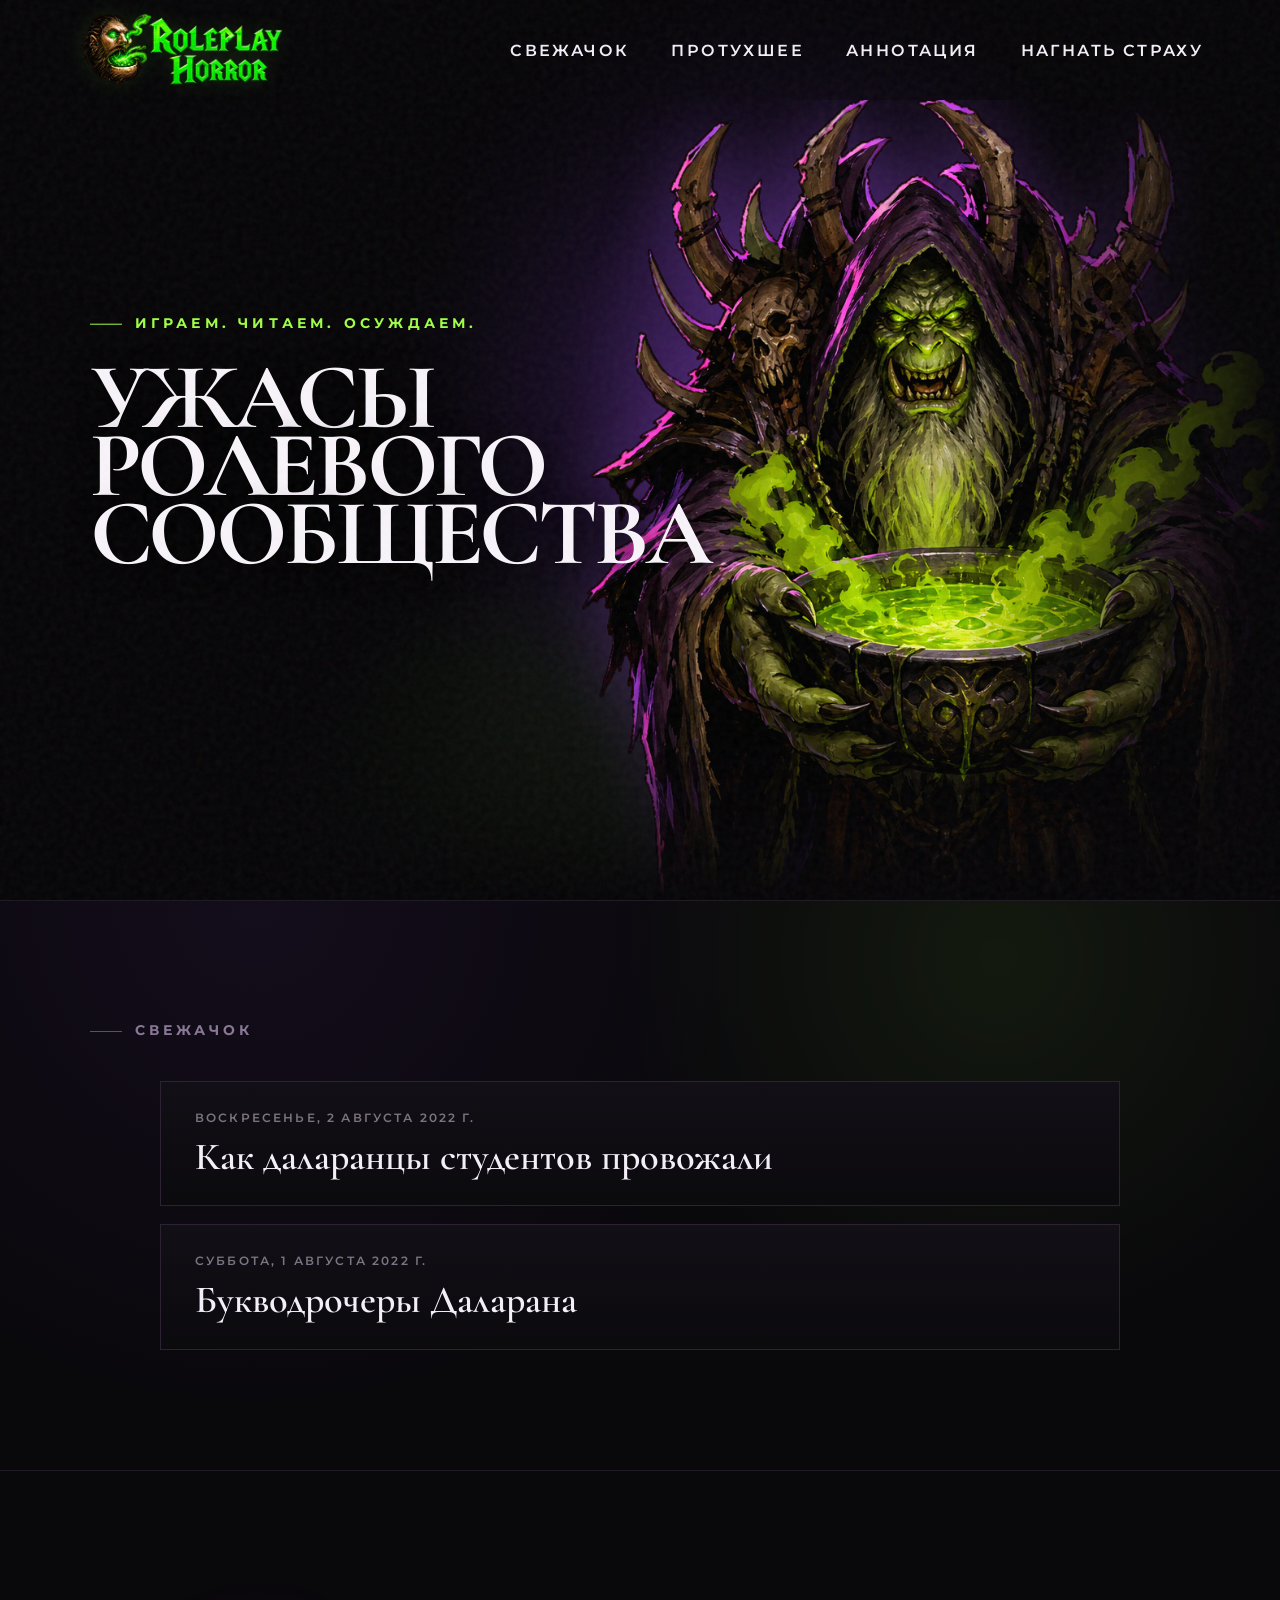
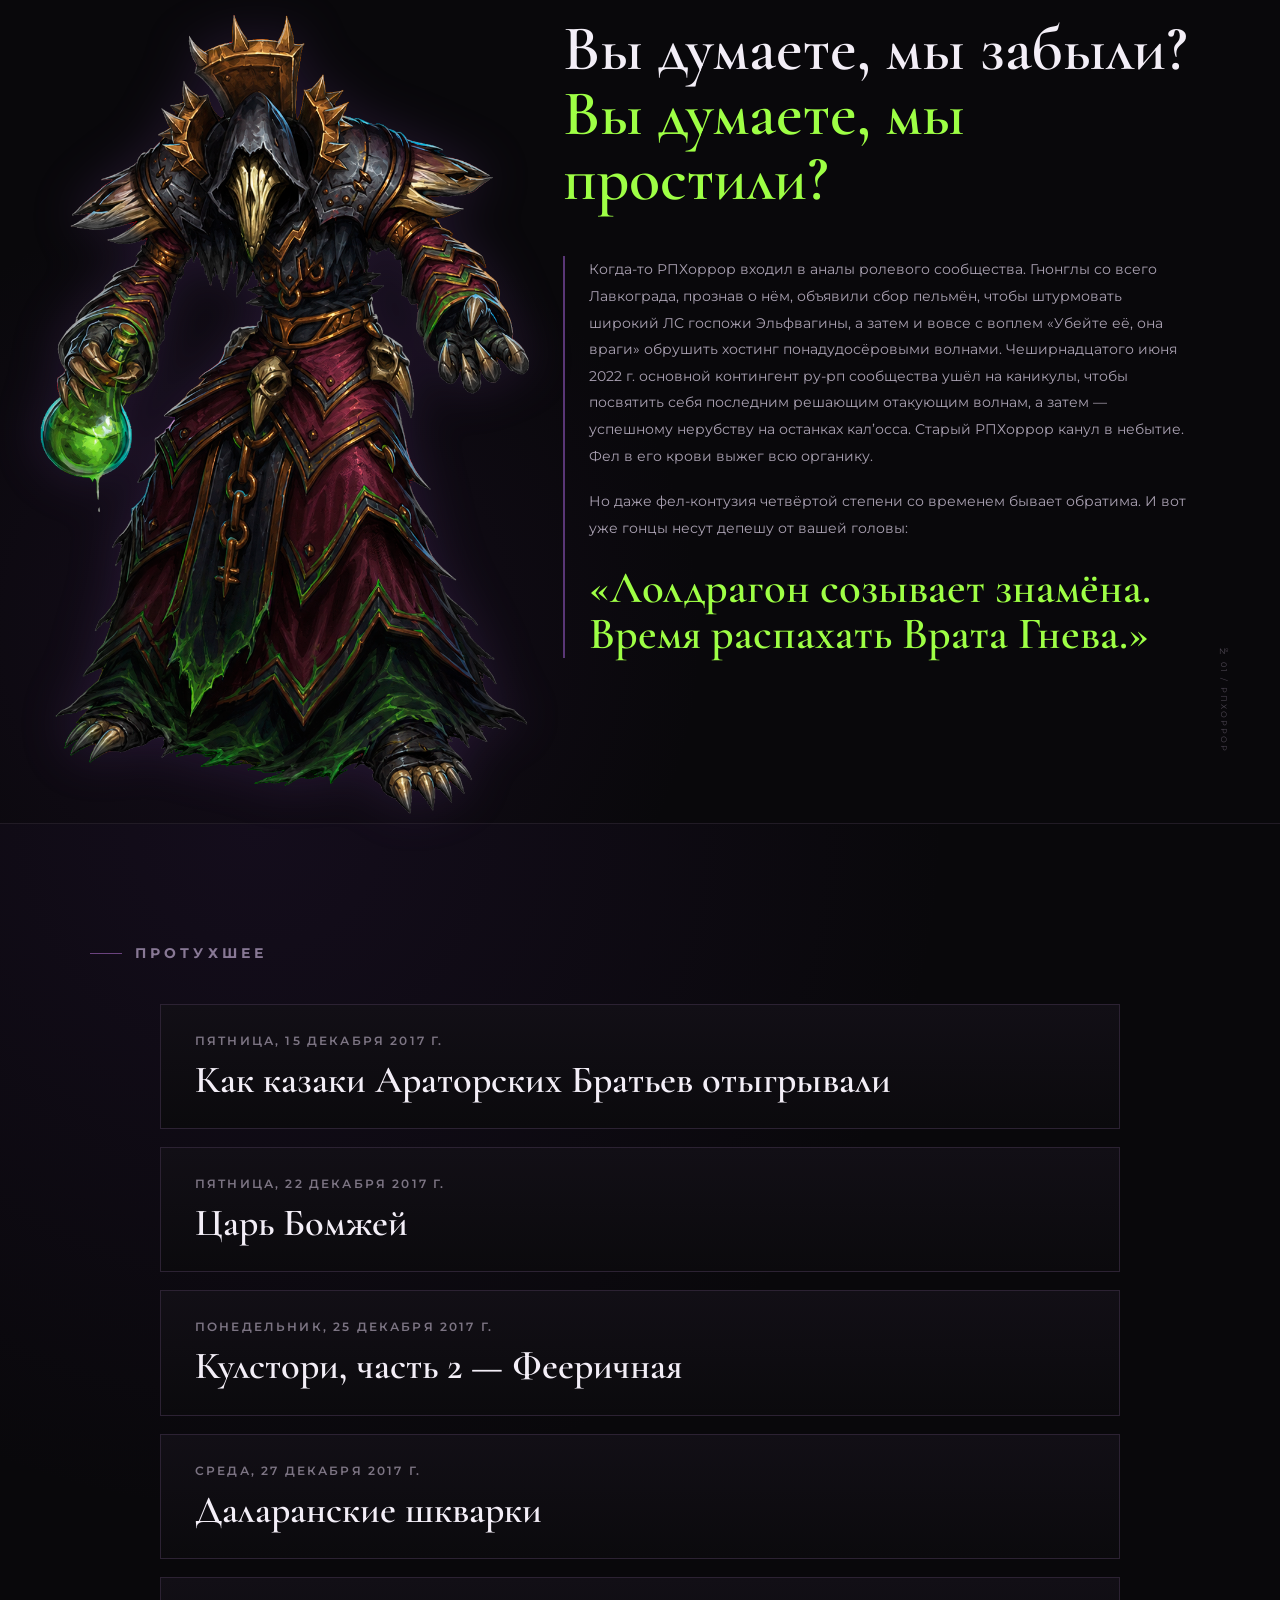
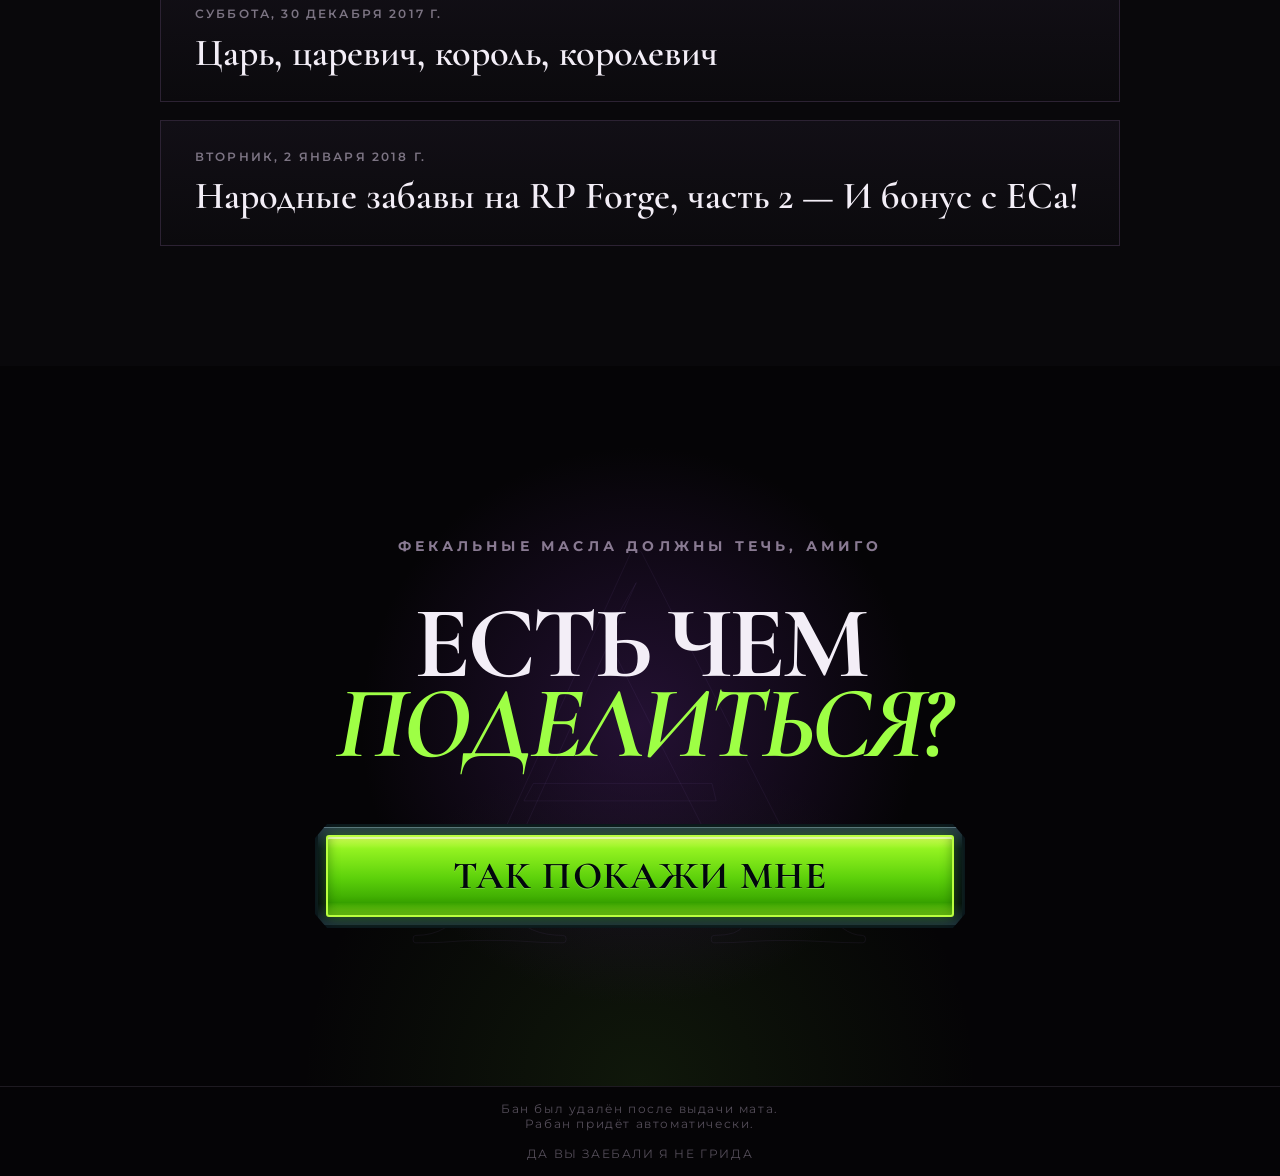
==== index.html @ 29c37c67 "Добавил статьи и обновил дизайн" ====
<!doctype html>
<html lang="ru">

<head>
  <meta charset="UTF-8">
  <meta name="viewport" content="width=device-width, initial-scale=1.0">

  <meta name="description" content="Ужасы ролевого сообщества — с твоим любимым вкусом, амиго!">

  <meta property="og:title" content="Roleplay Horror — ужасы ролевого сообщества">

  <meta property="og:description" content="Ужасы ролевого сообщества — с твоим любимым вкусом, амиго!">

  <meta property="og:type" content="website">

  <title>Roleplay Horror — ужасы ролевого сообщества</title>

  <link rel="preconnect" href="https://fonts.googleapis.com">
  <link rel="preconnect" href="https://fonts.gstatic.com" crossorigin>

  <link
    href="https://fonts.googleapis.com/css2?family=Cormorant+Garamond:wght@500;600;700&family=Montserrat:wght@500;600;700&display=swap"
    rel="stylesheet">

  <link rel="stylesheet" href="styles.css">
</head>

<body>
  <div class="grain" aria-hidden="true"></div>

  <main>
    <section class="hero" id="top">
      <div class="glow glow-violet" aria-hidden="true"></div>
      <div class="glow glow-green" aria-hidden="true"></div>

      <div class="character-wrap" aria-hidden="true">
        <img src="assets/hero-faggot.png" alt="">
      </div>

      <div class="mobile-quote">
        <blockquote style="text-align:center">
          — Ты что, смотришь порно в метро?<br>
          — Не переживай, оно ведь детское.
        </blockquote>

        <p style="font-size:1em;text-align:center">
          ((Стоп чтение до прихода ГМов я заскринил))
        </p>

        <p style="font-size:1em;text-align:center">
          ((ХВАТИТ ЧИТАТЬ ГОНГЛЫ Я ТИКЕТ ПИШУ))
        </p>
      </div>

      <header>
        <a class="brand" href="index.html" aria-label="Перейти на главную Roleplay Horror">
          <img src="assets/roleplay-horror-logo.png" alt="Roleplay Horror">
        </a>

        <nav aria-label="Основная навигация">
          <a href="index.html#articles">СВЕЖАЧОК</a>
          <a href="index.html#archive">ПРОТУХШЕЕ</a>
          <a href="index.html#annotation">АННОТАЦИЯ</a>
          <a href="index.html#form">НАГНАТЬ СТРАХУ</a>
        </nav>
      </header>

      <a class="hero-copy" href="index.html" aria-label="Перейти на главную Roleplay Horror">
        <p class="overline">Играем. Читаем. Осуждаем.</p>

        <h1>
          УЖАСЫ<br>
          РОЛЕВОГО<br>
          СООБЩЕСТВА
        </h1>
      </a>
    </section>

    <section class="articles" id="articles">
      <div class="label">СВЕЖАЧОК</div>

      <div class="articles-list">

        <a class="article-card" href="article_8.html">
          <time datetime="2017-12-15">
            воскресенье, 2 августа 2022 г.
          </time>
          <h3>Как даларанцы студентов провожали</h3>
        </a>

        <a class="article-card" href="article_7.html">
          <time datetime="2017-12-15">
            суббота, 1 августа 2022 г.
          </time>
          <h3>Букводрочеры Даларана</h3>

        </a>
      </div>
    </section>

    <section class="annotation" id="annotation">
      <article>
        <h3>
          Вы думаете, мы забыли?<br>
          <span>Вы думаете, мы простили?</span>
        </h3>

        <div class="body-copy">
          <p>
            Когда-то РПХоррор входил в&nbsp;аналы ролевого сообщества.
            Гнонглы со&nbsp;всего Лавкограда, прознав о&nbsp;нём, объявили
            сбор пельмён, чтобы штурмовать широкий ЛС госпожи Эльфвагины,
            а&nbsp;затем и&nbsp;вовсе с&nbsp;воплем «Убейте её, она враги»
            обрушить хостинг понадудосёровыми волнами.
            Чеширнадцатого июня 2022&nbsp;г. основной контингент
            ру-рп сообщества ушёл на&nbsp;каникулы, чтобы посвятить себя
            последним решающим отакующим волнам, а затем — успешному
            нерубству на&nbsp;останках кал’осса. Старый РПХоррор канул
            в&nbsp;небытие. Фел в&nbsp;его крови выжег всю органику.
          </p>

          <p>
            Но&nbsp;даже фел-контузия четвёртой степени со&nbsp;временем
            бывает обратима. И&nbsp;вот уже гонцы несут депешу
            от&nbsp;вашей головы:
          </p>

          <h4>
            «Лолдрагон созывает знамёна.<br>
            Время распахать Врата Гнева.»
          </h4>
        </div>
      </article>

      <div class="gniless" aria-hidden="true">
        <img src="assets/gniless.png" alt="">
      </div>

      <span class="edition">№ 01 / РПХОРРОР</span>
    </section>

    <section class="archive" id="archive">
      <div class="label">ПРОТУХШЕЕ</div>

      <div class="archive-list">
        <a class="article-card" href="article_1.html">
          <time datetime="2017-12-15">
            пятница, 15 декабря 2017 г.
          </time>

          <h3>Как казаки Араторских Братьев отыгрывали</h3>
        </a>

        <a class="article-card" href="article_2.html">
          <time datetime="2017-12-22">
            пятница, 22 декабря 2017 г.
          </time>

          <h3>Царь Бомжей</h3>
        </a>

        <a class="article-card" href="article_3.html">
          <time datetime="2017-12-25">
            понедельник, 25 декабря 2017 г.
          </time>

          <h3>Кулстори, часть 2 — Фееричная</h3>
        </a>

        <a class="article-card" href="article_4.html">
          <time datetime="2017-12-27">
            среда, 27 декабря 2017 г.
          </time>

          <h3>Даларанские шкварки</h3>
        </a>

        <a class="article-card" href="article_5.html">
          <time datetime="2017-12-30">
            суббота, 30 декабря 2017 г.
          </time>

          <h3>Царь, царевич, король, королевич</h3>
        </a>

        <a class="article-card" href="article_6.html">
          <time datetime="2018-01-02">
            вторник, 2 января 2018 г.
          </time>

          <h3>
            Народные забавы на RP Forge, часть 2 — И бонус с ЕСа!
          </h3>
        </a>
      </div>
    </section>



    <section class="cta" id="form">
      <div class="sigil" aria-hidden="true">A</div>

      <p>Фекальные масла должны течь, амиго</p>

      <h2>
        ЕСТЬ ЧЕМ<br>
        <em>ПОДЕЛИТЬСЯ?</em>
      </h2>

      <a class="fear-button"
        href="https://docs.google.com/forms/d/e/1FAIpQLSeIyanrtbT4ZBPVX1aGp7A012pccO_CQ77_rzawRogk6rS3yw/viewform?usp=sharing&amp;ouid=116265456750417374685"
        target="_blank" rel="noopener noreferrer">
        <span>ТАК ПОКАЖИ МНЕ</span>
      </a>
    </section>
  </main>

  <footer>
    <span style="text-align:center;font-size:1.5em;width:100%">
      Бан был удалён после выдачи мата.<br>
      Рабан придёт автоматически.<br><br>
      ДА ВЫ ЗАЕБАЛИ Я НЕ ГРИДА
    </span>
  </footer>

  <script src="script.js"></script>
</body>

</html>
---- styles.css ----
:root {
    --black: #050406;
    --white: #f3eef7;
    --violet: #8e61d1;
    --purple: #3c185d;
    --green: #9eff45;
    --muted: #aaa1b2
}

* {
    box-sizing: border-box
}

html {
    scroll-behavior: smooth
}

body {
    margin: 0;
    background: var(--black);
    color: var(--white);
    font-family: Montserrat, Arial, sans-serif;
    overflow-x: hidden
}

a {
    color: inherit;
    text-decoration: none
}

.grain {
    position: fixed;
    inset: 0;
    z-index: 30;
    pointer-events: none;
    opacity: .055;
    background-image: url("data:image/svg+xml,%3Csvg viewBox='0 0 160 160' xmlns='http://www.w3.org/2000/svg'%3E%3Cfilter id='n'%3E%3CfeTurbulence type='fractalNoise' baseFrequency='.85' numOctaves='4' stitchTiles='stitch'/%3E%3C/filter%3E%3Crect width='100%25' height='100%25' filter='url(%23n)'/%3E%3C/svg%3E")
}

.hero {
    min-height: 820px;
    height: 100vh;
    position: relative;
    overflow: hidden;
    background: radial-gradient(circle at 65% 43%, #2e1745 0, transparent 28%), radial-gradient(circle at 50% 100%, #182312 0, transparent 35%), #050406
}

.hero:after {
    content: "";
    position: absolute;
    inset: 0;
    background: linear-gradient(90deg, #050406 0%, transparent 38%, transparent 75%, #050406 100%), linear-gradient(0deg, #050406 0%, transparent 25%);
    z-index: 2;
    pointer-events: none
}

.glow {
    position: absolute;
    border-radius: 50%;
    filter: blur(100px);
    opacity: .27
}

.glow-violet {
    width: 520px;
    height: 520px;
    background: #7e3bce;
    left: 42%;
    top: 16%
}

.glow-green {
    width: 300px;
    height: 300px;
    background: #63c52c;
    right: 10%;
    bottom: 5%;
    opacity: .15
}

.character-wrap {
    position: absolute;
    z-index: 1;
    right: 1%;
    bottom: -7%;
    width: min(68vw, 950px);
    height: 99%;
    display: flex;
    align-items: flex-end;
    justify-content: center
}

.character-wrap img {
    width: 100%;
    height: 100%;
    object-fit: contain;
    object-position: center bottom;
    filter: drop-shadow(0 0 32px rgba(111, 55, 163, .4))
}

header {
    position: relative;
    z-index: 8;
    height: 100px;
    padding: 0 6vw;
    display: flex;
    align-items: center;
    justify-content: space-between;
    /* border-bottom: 1px solid rgba(255,255,255,.12); */
}

.brand {
    display: flex;
    gap: 12px;
    align-items: center
}

.brand-mark {
    width: 48px;
    height: 48px;
    border: 1px solid #9470bd;
    transform: rotate(45deg);
    display: grid;
    place-items: center;
    font: 700 19px 'Cormorant Garamond';
    color: var(--green)
}

.brand-mark::first-letter {
    transform: rotate(-45deg)
}

.brand-name {
    font: 700 20px 'Cormorant Garamond';
    letter-spacing: .12em
}

.brand-name small {
    display: block;
    font: 500 7px Montserrat;
    color: #877a91;
    letter-spacing: .2em;
    margin-top: 3px
}

.brand span>* {
    transform: none
}

nav {
    display: flex;
    gap: 42px;
    font: 600 16px Montserrat;
    letter-spacing: .15em
}

nav a {
    transition: .2s
}

nav a:hover {
    color: var(--green)
}

.hero-copy {
    position: absolute;
    z-index: 5;
    left: 7vw;
    top: 50%;
    transform: translateY(-45%)
}

.overline,
.label,
.cta>p {
    text-transform: uppercase;
    letter-spacing: .3em;
    font-size: 14px;
    color: var(--green);
    font-weight: 700
}

.overline:before,
.label:before {
    content: "";
    display: inline-block;
    width: 32px;
    height: 1px;
    background: var(--green);
    vertical-align: middle;
    margin-right: 13px
}

.hero h1 {
    font: 700 clamp(62px, 7.3vw, 118px)/.73 'Cormorant Garamond', serif;
    letter-spacing: -.045em;
    margin: 32px 0;
    color: #f8f4fa;
    text-shadow: 0 6px 28px #000
}

.hero h2 {
    font: 600 italic clamp(26px, 2.8vw, 42px) 'Cormorant Garamond';
    color: #b58be7;
    margin: 30px 0 0 5px
}

.annotation {
    min-height: 620px;
    position: relative;
    padding: 120px 12vw;
    display: grid;
    grid-template-columns: 170px 1fr;
    gap: 7vw;
    align-items: start;
    background: radial-gradient(circle at 20% 80%, rgba(66, 30, 92, .2), transparent 35%), #09080b;
    border-top: 1px solid #211b25
}

.annotation article {
    max-width: 890px
}

.label {
    color: #887895
}

.label:before {
    background: #6b437f
}

.annotation h3,
.annotation h4 {
    font: 600 clamp(40px, 5vw, 78px)/1.02 'Cormorant Garamond';
    margin: 25px 0 45px
}

.annotation h3 em {
    font-style: italic;
    color: var(--green);
    font-weight: 500
}

.body-copy {
    max-width: 630px;
    color: var(--muted);
    line-height: 1.9;
    font-size: 14px;
    border-left: 2px solid #593676;
    padding-left: 24px
}

.edition {
    position: absolute;
    right: 4vw;
    bottom: 70px;
    writing-mode: vertical-rl;
    color: #4e4753;
    font-size: 8px;
    letter-spacing: .25em
}

.cta {
    min-height: 720px;
    text-align: center;
    display: flex;
    flex-direction: column;
    align-items: center;
    justify-content: center;
    position: relative;
    overflow: hidden;
    background: radial-gradient(circle at center, rgba(61, 27, 88, .55), transparent 38%), radial-gradient(circle at 50% 100%, rgba(76, 136, 36, .15), transparent 35%), #050406
}

.sigil {
    position: absolute;
    font: 700 620px/.8 'Cormorant Garamond';
    color: transparent;
    -webkit-text-stroke: 1px rgba(154, 113, 202, .08);
    transform: translateY(4%);
    pointer-events: none
}

.cta>p {
    position: relative;
    color: #897a92
}

.cta h2 {
    position: relative;
    font: 700 clamp(65px, 8vw, 126px)/.78 'Cormorant Garamond';
    letter-spacing: -.04em;
    margin: 35px 0 60px
}

.cta h2 em {
    color: var(--green);
    font-style: italic
}

.fear-button {
    position: relative;
    width: min(620px, 86vw);
    height: 100px;
    border: 1px solid #77529d;
    display: flex;
    align-items: center;
    justify-content: space-between;
    padding: 0 35px 0 50px;
    background: linear-gradient(90deg, rgba(89, 46, 128, .72), rgba(31, 18, 44, .8));
    box-shadow: 0 0 45px rgba(117, 64, 163, .2), inset 0 0 25px rgba(146, 93, 194, .12);
    font: 700 clamp(18px, 2vw, 27px) 'Cormorant Garamond';
    letter-spacing: .09em;
    transition: .25s
}

.fear-button:before,
.fear-button:after {
    content: "";
    position: absolute;
    width: 14px;
    height: 14px;
    border-color: var(--green)
}

.fear-button:before {
    left: -1px;
    top: -1px;
    border-left: 2px solid var(--green);
    border-top: 2px solid var(--green)
}

.fear-button:after {
    right: -1px;
    bottom: -1px;
    border-right: 2px solid var(--green);
    border-bottom: 2px solid var(--green)
}

.fear-button i {
    width: 52px;
    height: 52px;
    border: 1px solid #776384;
    border-radius: 50%;
    display: grid;
    place-items: center;
    font-style: normal;
    color: var(--green);
    transition: .25s
}

.fear-button:hover {
    transform: translateY(-4px);
    border-color: var(--green);
    box-shadow: 0 12px 60px rgba(118, 255, 58, .12)
}

.fear-button:hover i {
    background: var(--green);
    color: #10120e
}

footer {
    height: 90px;
    padding: 0 6vw;
    display: flex;
    align-items: center;
    justify-content: space-between;
    border-top: 1px solid #1e1a21;
    color: #554e5a;
    font-size: 8px;
    letter-spacing: .2em
}

@media(max-width: 800px) {
    .hero {
        min-height: 780px
    }

    .hero:after {
        background: linear-gradient(0deg, #050406 0%, transparent 45%), linear-gradient(90deg, #050406 0%, transparent 85%)
    }

    header {
        height: 78px;
        padding: 0 5vw
    }

    nav {
        display: none
    }

    .brand-mark {
        width: 39px;
        height: 39px
    }

    .hero-copy {
        left: 6vw;
        top: 42%;
        transform: none
    }

    .hero h1 {
        font-size: 56px;
        line-height: .8
    }

    .hero h2 {
        font-size: 25px
    }

    .character-wrap {
        width: 105vw;
        right: -24%;
        height: 67%;
        bottom: -3%;
        opacity: .72
    }

    .annotation {
        padding: 90px 7vw;
        display: block
    }

    .annotation h3 {
        font-size: 43px
    }

    .edition {
        display: none
    }

    .cta {
        min-height: 620px;
        padding: 80px 20px
    }

    .cta h2 {
        font-size: 62px
    }

    .fear-button {
        height: 82px;
        padding: 0 18px 0 25px
    }

    .fear-button i {
        width: 42px;
        height: 42px
    }

    footer span:nth-child(2) {
        display: none
    }
}

.story-date {
    position: relative;
    display: grid;
    grid-template-columns: auto auto;
    grid-template-rows: 1fr 1fr;
    width: max-content;
    min-width: 116px;
    padding: 8px 18px 8px 22px;
    color: var(--white);
    border-left: 2px solid var(--green);
    background: linear-gradient(90deg, rgba(137, 255, 58, .07), transparent);
    padding: 16px;
}

.story-date:before {
    content: "ДАТА ВЫПУСКА";
    position: absolute;
    left: 0;
    top: -16px;
    color: #625b68;
    font: 600 7px Montserrat, sans-serif;
    letter-spacing: .22em
}

.story-date span {
    grid-row: 1/3;
    align-self: center;
    margin-right: 12px;
    font: 600 46px/.75 'Cormorant Garamond', serif;
    position: relative;
    top: -5px;
    /* left: -8px; */
}

.story-date i,
.story-date b {
    font: 700 9px/1 Montserrat, sans-serif;
    letter-spacing: .2em
}

.story-date i {
    align-self: end;
    color: #817987;
    font-style: normal
}

.story-date b {
    align-self: start;
    margin-top: 5px;
    color: #817987
}

/* Компактная героическая композиция: текст и персонаж на одной оси. */
@media(min-width: 801px) {
    .hero {
        height: min(100vh, 900px);
        min-height: 760px
    }

    .hero-copy {
        top: 50%;
        transform: translateY(-50%)
    }

    .character-wrap {
        top: 100px;
        bottom: 0;
        height: auto;
        width: min(62vw, 900px);
        align-items: center
    }

    .character-wrap img {
        object-position: center center
    }
}

@media(min-width: 801px) {
    .hero .character-wrap {
        top: 100px;
        right: -7%;
        bottom: 0;
        width: min(65vw, 1200px);
        height: auto;
        overflow: hidden;
        align-items: flex-start
    }

    .hero .character-wrap img {
        width: 100%;
        height: auto;
        max-width: none;
        object-fit: initial;
        object-position: initial;
        margin-top: -3%
    }
}

/*
 * Hero artwork alignment, 1440px and wider.
 * At 2560px the visible (non-transparent) pixels occupy x=1340..2469.
 */
@media(min-width: 1440px) {
    .hero {
        --hero-art-left: 49.61vw;
        --hero-art-width: 50.84vw;
        --hero-art-top: calc(72px - 1.39vw)
    }

    .hero .character-wrap {
        left: var(--hero-art-left);
        right: auto;
        top: var(--hero-art-top);
        bottom: auto;
        width: var(--hero-art-width);
        height: auto;
        overflow: visible;
        transform: none !important
    }

    .hero .character-wrap img {
        width: 100%;
        height: auto;
        margin-top: 0;
        position: relative;
        left: -229px;
    }
}

.annotation h3 span {
    color: var(--green);
    font: inherit;
    font-style: normal
}

.body-copy p {
    margin: 0
}

.body-copy p+p {
    margin-top: 1.35em
}

.brand img {
    display: block;
    width: auto;
    height: 78px;
    object-fit: contain;
    filter: drop-shadow(0 0 10px rgba(119, 255, 64, .12))
}

@media(max-width: 800px) {
    .brand img {
        height: 62px
    }
}

/* Тяжёлая фэнтезийная кнопка в духе интерфейса MMORPG. */
.fear-button {
    width: min(650px, 86vw);
    height: 104px;
    padding: 8px;
    border: 3px solid #09131c;
    border-radius: 5px;
    background: linear-gradient(180deg, #263947 0%, #07121d 22%, #02070d 78%, #1b2c39 100%);
    box-shadow: 0 0 0 2px #344b5a, 0 0 0 5px #03070b, 0 10px 22px #000, inset 0 1px 0 #597080;
    clip-path: polygon(12px 0, calc(100% - 12px) 0, 100% 14px, 100% calc(100% - 14px), calc(100% - 12px) 100%, 12px 100%, 0 calc(100% - 14px), 0 14px);
}

.fear-button span {
    width: 100%;
    height: 100%;
    display: flex;
    align-items: center;
    justify-content: center;
    border: 2px solid #b9ff3f;
    border-radius: 3px;
    background: linear-gradient(180deg, #d2ff56 0%, #94f321 15%, #5ed20b 52%, #39a600 84%, #8ff018 100%);
    box-shadow: inset 0 2px 0 rgba(255, 255, 255, .5), inset 0 -5px 12px rgba(10, 60, 0, .45), 0 0 15px rgba(113, 255, 30, .35);
    color: #02070d;
    font: 700 clamp(29px, 3vw, 43px) 'Cormorant Garamond', serif;
    letter-spacing: .035em;
    text-shadow: 0 1px 0 rgba(255, 255, 255, .25)
}

.fear-button:before,
.fear-button:after {
    display: none
}

.fear-button i {
    position: absolute;
    right: 23px;
    width: 58px;
    height: 58px;
    border: 3px solid #07111a;
    background: linear-gradient(180deg, #cbff50, #51c900);
    color: #02070d;
    box-shadow: 0 0 0 2px #344b5a, 0 4px 9px rgba(0, 0, 0, .65), inset 0 2px 0 rgba(255, 255, 255, .45);
    font-size: 24px;
    font-weight: 900
}

.fear-button:hover {
    transform: translateY(-3px);
    border-color: #142b39;
    box-shadow: 0 0 0 2px #4e6b7c, 0 0 0 5px #03070b, 0 14px 28px #000, 0 0 28px rgba(113, 255, 30, .3)
}

.fear-button:hover i {
    background: linear-gradient(180deg, #e0ff76, #72e817);
    color: #02070d
}

@media(max-width: 800px) {
    .fear-button {
        height: 88px;
        padding: 7px
    }

    .fear-button span {
        font-size: 28px
    }
}

.annotation h4 {
    color: var(--green);
    font-size: 3.2em;
}

.annotation article {
    position: relative;
    z-index: 2;
    max-width: min(64%, 890px)
}

.gniless {
    position: absolute;
    z-index: 1;
    right: 3.5%;
    top: 7%;
    bottom: 0;
    width: 38%;
    display: flex;
    align-items: flex-end;
    justify-content: center;
    pointer-events: none
}

.gniless img {
    display: block;
    width: 100%;
    height: 100%;
    object-fit: contain;
    object-position: center bottom;
    filter: drop-shadow(0 0 24px rgba(110, 63, 145, .24))
}

.mobile-quote {
    display: none
}

@media(max-width: 800px) {
    .annotation article {
        max-width: none
    }

    .gniless {
        position: relative;
        right: auto;
        top: auto;
        bottom: auto;
        width: 88%;
        height: 520px;
        margin: 35px auto -90px
    }
}

@media(min-width: 801px) {
    .annotation {
        grid-template-columns: minmax(330px, 38%) minmax(0, 1fr);
        gap: 5%;
        padding-left: 7vw;
        padding-right: 7vw
    }

    .annotation article {
        grid-column: 2;
        max-width: none
    }

    .gniless {
        left: 1.5%;
        right: auto;
        top: 4%;
        width: 41%
    }
}

@media(max-width: 800px) {
    .hero {
        height: 760px;
        min-height: 760px;
        background: #050406
    }

    .hero:after {
        background: linear-gradient(0deg, #050406 30%, transparent 60%)
    }

    .glow,
    .hero-copy,
    header nav {
        display: none
    }

    .hero header {
        display: flex;
        justify-content: center;
        height: 82px;
        padding: 0;
        border-bottom: 0
    }

    .hero .brand {
        margin: 0 auto
    }

    .hero .brand img {
        height: 68px;
        max-width: 88vw
    }

    .hero .character-wrap {
        top: 78px;
        left: 0;
        right: 0;
        bottom: auto;
        width: 100%;
        height: 410px;
        opacity: 1;
        overflow: hidden;
        align-items: flex-start
    }

    .hero .character-wrap img {
        width: 112%;
        max-width: 520px;
        height: auto;
        object-fit: initial;
        object-position: initial;
        margin-top: -8px
    }

    .mobile-quote {
        display: block;
        position: absolute;
        z-index: 5;
        left: 7vw;
        right: 7vw;
        top: 475px;
        padding-top: 22px;
        border-top: 1px solid rgba(158, 255, 69, .35)
    }

    .mobile-quote blockquote {
        margin: 0;
        color: #f3eef7;
        font: 600 25px/1.22 'Cormorant Garamond', serif
    }

    .mobile-quote p {
        margin: 24px 0 0;
        color: #706b73;
        font: 500 11px/1.5 Montserrat, sans-serif;
        letter-spacing: .03em
    }
}

/* Article page ----------------------------------------------------------- */
#article {
    position: relative;
    padding: clamp(72px, 8vw, 132px) max(6vw, 24px) clamp(96px, 10vw, 160px);
    overflow: hidden;
    background:
        radial-gradient(circle at 82% 8%, rgba(112, 55, 159, .18), transparent 30%),
        radial-gradient(circle at 12% 62%, rgba(108, 190, 49, .07), transparent 28%),
        #09080b;
    border-top: 1px solid #211b25;
    color: var(--white)
}

#article:before {
    content: "";
    position: absolute;
    inset: 0;
    pointer-events: none;
    opacity: .3;
    background: linear-gradient(90deg, transparent 0, rgba(255, 255, 255, .025) 50%, transparent 100%)
}

#article .date-outer {
    position: relative;
    z-index: 1;
    width: min(100%, 960px);
    margin: 0 auto
}

#article .date-header {
    display: flex;
    align-items: center;
    gap: 18px;
    margin: 0 0 24px;
    color: #817987;
    font: 700 11px/1.4 Montserrat, sans-serif;
    letter-spacing: .2em;
    text-transform: uppercase
}

#article .date-header:before {
    content: "";
    width: 34px;
    height: 1px;
    background: var(--green);
    box-shadow: 0 0 12px rgba(158, 255, 69, .35)
}

#article .post {
    position: relative;
    padding: clamp(34px, 5vw, 68px) clamp(22px, 6vw, 76px);
    border: 1px solid rgba(142, 97, 209, .25);
    background: linear-gradient(145deg, rgba(22, 17, 27, .97), rgba(8, 7, 10, .98));
    box-shadow: 0 28px 80px rgba(0, 0, 0, .35), inset 0 1px 0 rgba(255, 255, 255, .035)
}

#article .post:before,
#article .post:after {
    content: "";
    position: absolute;
    width: 26px;
    height: 26px;
    pointer-events: none
}

#article .post:before {
    left: -1px;
    top: -1px;
    border-left: 2px solid var(--green);
    border-top: 2px solid var(--green)
}

#article .post:after {
    right: -1px;
    bottom: -1px;
    border-right: 2px solid #68438b;
    border-bottom: 2px solid #68438b
}

#article .post-title {
    max-width: 820px;
    margin: 0 0 clamp(34px, 5vw, 58px);
    color: #f7f2fa;
    font: 700 clamp(42px, 6vw, 76px)/.96 'Cormorant Garamond', serif;
    letter-spacing: -.035em;
    text-wrap: balance
}

#article .post-header {
    display: none
}

#article {
    color: #c3bac9;
    font: 500 16px/1.85 Montserrat, sans-serif;
    overflow-wrap: anywhere
}

#article a {
    color: var(--green);
    text-decoration: underline;
    text-decoration-color: rgba(158, 255, 69, .35);
    text-underline-offset: 4px;
    transition: color .2s, text-decoration-color .2s
}

#article a:hover {
    color: #caff9a;
    text-decoration-color: currentColor
}

#article .separator {
    margin: clamp(30px, 5vw, 52px) 0
}

#article .separator a {
    display: block;
    margin: 0 !important;
    text-decoration: none
}

#article img {
    display: block;
    width: auto !important;
    max-width: 100% !important;
    height: auto !important;
    margin: 0 auto;
    border: 1px solid rgba(142, 97, 209, .3);
    box-shadow: 0 18px 48px rgba(0, 0, 0, .45)
}

#article blockquote {
    position: relative;
    margin: 30px 0;
    padding: 24px 28px 24px 32px;
    border-left: 2px solid var(--green);
    background: linear-gradient(90deg, rgba(114, 56, 158, .18), rgba(114, 56, 158, .04));
    color: #eee8f2;
    font: 600 italic clamp(19px, 2.2vw, 24px)/1.55 'Cormorant Garamond', serif
}

#article blockquote:before {
    content: "“";
    position: absolute;
    right: 18px;
    top: -8px;
    color: rgba(158, 255, 69, .13);
    font: 700 78px/1 'Cormorant Garamond', serif
}

#article blockquote i {
    font-style: inherit
}

/* Подпись непосредственно после изображения */
#article .separator+div[style*="text-align: center"] {
    margin: -30px 0 40px;
    color: #817987;
    font-size: 12px;
    line-height: 1.55;
}

#article .separator {
    clear: both;
    margin: 40px 0;
}

#article .post-footer {
    margin-top: 54px;
    padding-top: 24px;
    border-top: 1px solid rgba(142, 97, 209, .25);
    color: #817987;
    font-size: 11px;
    line-height: 1.8
}

#article .post-footer-line {
    margin-top: 8px
}

#article .post-footer a {
    color: #b58be7
}

#article .post-share-buttons,
#article .post-icons,
#article .reaction-buttons,
#article .post-comment-link,
#article .post-backlinks,
#article .item-control {
    display: none !important
}

#article .post-labels a {
    display: inline-block;
    margin: 4px 3px;
    padding: 4px 9px;
    border: 1px solid rgba(142, 97, 209, .32);
    background: rgba(142, 97, 209, .08);
    color: #c9a8ea;
    font-size: 10px;
    letter-spacing: .04em
}

#article .comments {
    margin-top: clamp(68px, 8vw, 100px)
}

#article .comments>h4 {
    margin: 0 0 34px;
    color: var(--white);
    font: 700 clamp(34px, 4vw, 50px)/1 'Cormorant Garamond', serif
}

#article #comments-block {
    display: grid;
    gap: 14px;
    margin: 0;
    padding: 0
}

#article .comment-author {
    position: relative;
    margin: 18px 0 0;
    padding: 19px 22px 8px 64px;
    min-height: 54px;
    border: 1px solid rgba(142, 97, 209, .18);
    border-bottom: 0;
    background: rgba(142, 97, 209, .07);
    color: #d7cbe0;
    font: 700 12px/1.35 Montserrat, sans-serif
}

#article .avatar-image-container {
    position: absolute;
    left: 18px;
    top: 14px;
    width: 34px;
    height: 34px;
    overflow: hidden;
    border: 1px solid #69458d;
    border-radius: 50%;
    background: radial-gradient(circle, #503568, #17111d)
}

#article .avatar-image-container img {
    width: 100%;
    height: 100%;
    object-fit: cover;
    opacity: .38
}

#article .comment-body {
    margin: -14px 0 0;
    padding: 12px 22px 4px 64px;
    border-left: 1px solid rgba(142, 97, 209, .18);
    border-right: 1px solid rgba(142, 97, 209, .18);
    background: rgba(142, 97, 209, .035);
    color: #bdb4c3;
    font: 500 14px/1.7 Montserrat, sans-serif
}

#article .comment-body p {
    margin: 0
}

#article .comment-footer {
    margin: -14px 0 0;
    padding: 8px 22px 18px 64px;
    border: 1px solid rgba(142, 97, 209, .18);
    border-top: 0;
    background: rgba(142, 97, 209, .035);
    color: #6f6874;
    font-size: 10px
}

#article .comment-footer a {
    color: #817987
}

#article .comments>.comment-footer {
    margin: 30px 0 0;
    padding: 0;
    border: 0;
    background: none
}

#article .comments>.comment-footer a {
    display: inline-flex;
    min-height: 48px;
    align-items: center;
    justify-content: center;
    padding: 0 22px;
    border: 1px solid var(--green);
    color: var(--green);
    font-weight: 700;
    letter-spacing: .08em;
    text-transform: uppercase;
    transition: .2s
}

#article .comments>.comment-footer a:hover {
    background: var(--green);
    color: #0b0d09
}

@media(max-width: 700px) {
    #article {
        padding: 62px 18px 86px
    }

    #article .date-header {
        margin-bottom: 16px;
        font-size: 9px
    }

    #article .post {
        padding: 30px 20px 38px
    }

    #article .post-title {
        font-size: clamp(38px, 12vw, 54px);
        margin-bottom: 32px
    }

    #article {
        font-size: 14px;
        line-height: 1.75
    }

    #article blockquote {
        margin: 24px -4px;
        padding: 20px 18px 20px 22px;
        font-size: 18px
    }

    #article .post-footer {
        margin-top: 40px
    }

    #article .comment-author,
    #article .comment-body,
    #article .comment-footer {
        padding-left: 20px
    }

    #article .comment-author {
        padding-top: 58px
    }

    #article .avatar-image-container {
        left: 20px;
        top: 15px
    }
}

img.missing-image {
    border: 0 !important;
    box-shadow: 0 0 0 !important;
}

.articles,
.archive {
    position: relative;
    padding: 120px 7vw;
    background:
        radial-gradient(circle at 20% 0%, rgba(70, 35, 105, .18), transparent 45%),
        #09080b;
    border-top: 1px solid #211b25;
    scroll-margin-top: 24px;
}

.articles {
    background:
        radial-gradient(circle at 78% 10%, rgba(158, 255, 69, .07), transparent 34%),
        radial-gradient(circle at 20% 0%, rgba(70, 35, 105, .18), transparent 45%),
        #09080b;
}

.articles-list,
.archive-list {
    max-width: 960px;
    margin: 42px auto 0;
    display: grid;
    gap: 18px;
}

.article-card {
    display: block;
    padding: 28px 34px;
    border: 1px solid #2c2233;
    background: linear-gradient(180deg, #120f16, #0b0a0d);
    transition: .2s;
}

.article-card:hover {
    border-color: var(--green);
    transform: translateY(-2px);
    box-shadow: 0 0 35px rgba(158, 255, 69, .08);
}

.article-card time {
    display: block;
    margin-bottom: 12px;
    color: #7c7483;
    font: 600 12px Montserrat, sans-serif;
    letter-spacing: .18em;
    text-transform: uppercase;
}

.article-card h3 {
    margin: 0;
    color: var(--white);
    font: 600 clamp(30px, 3vw, 46px)/1.05 "Cormorant Garamond", serif;
    transition: color .2s;
}

.article-card:hover h3 {
    color: var(--green);
}

@media (max-width:800px) {

    .articles,
    .archive {
        padding: 80px 6vw;
    }

    .article-card {
        padding: 22px;
    }

    .article-card h3 {
        font-size: 34px;
    }

}



#articles,
#archive,
#annotation,
#form {
    scroll-margin-top: 24px;
}

.hero-copy {
    display: block;
    color: inherit;
    text-decoration: none;
}

.brand,
.hero-copy {
    cursor: pointer;
}

.brand:focus-visible,
.hero-copy:focus-visible,
nav a:focus-visible,
.article-card:focus-visible,
.fear-button:focus-visible {
    outline: 2px solid var(--green);
    outline-offset: 5px;
}

@media(max-width: 1180px) and (min-width: 801px) {
    nav {
        gap: 24px;
        font-size: 13px;
    }
}
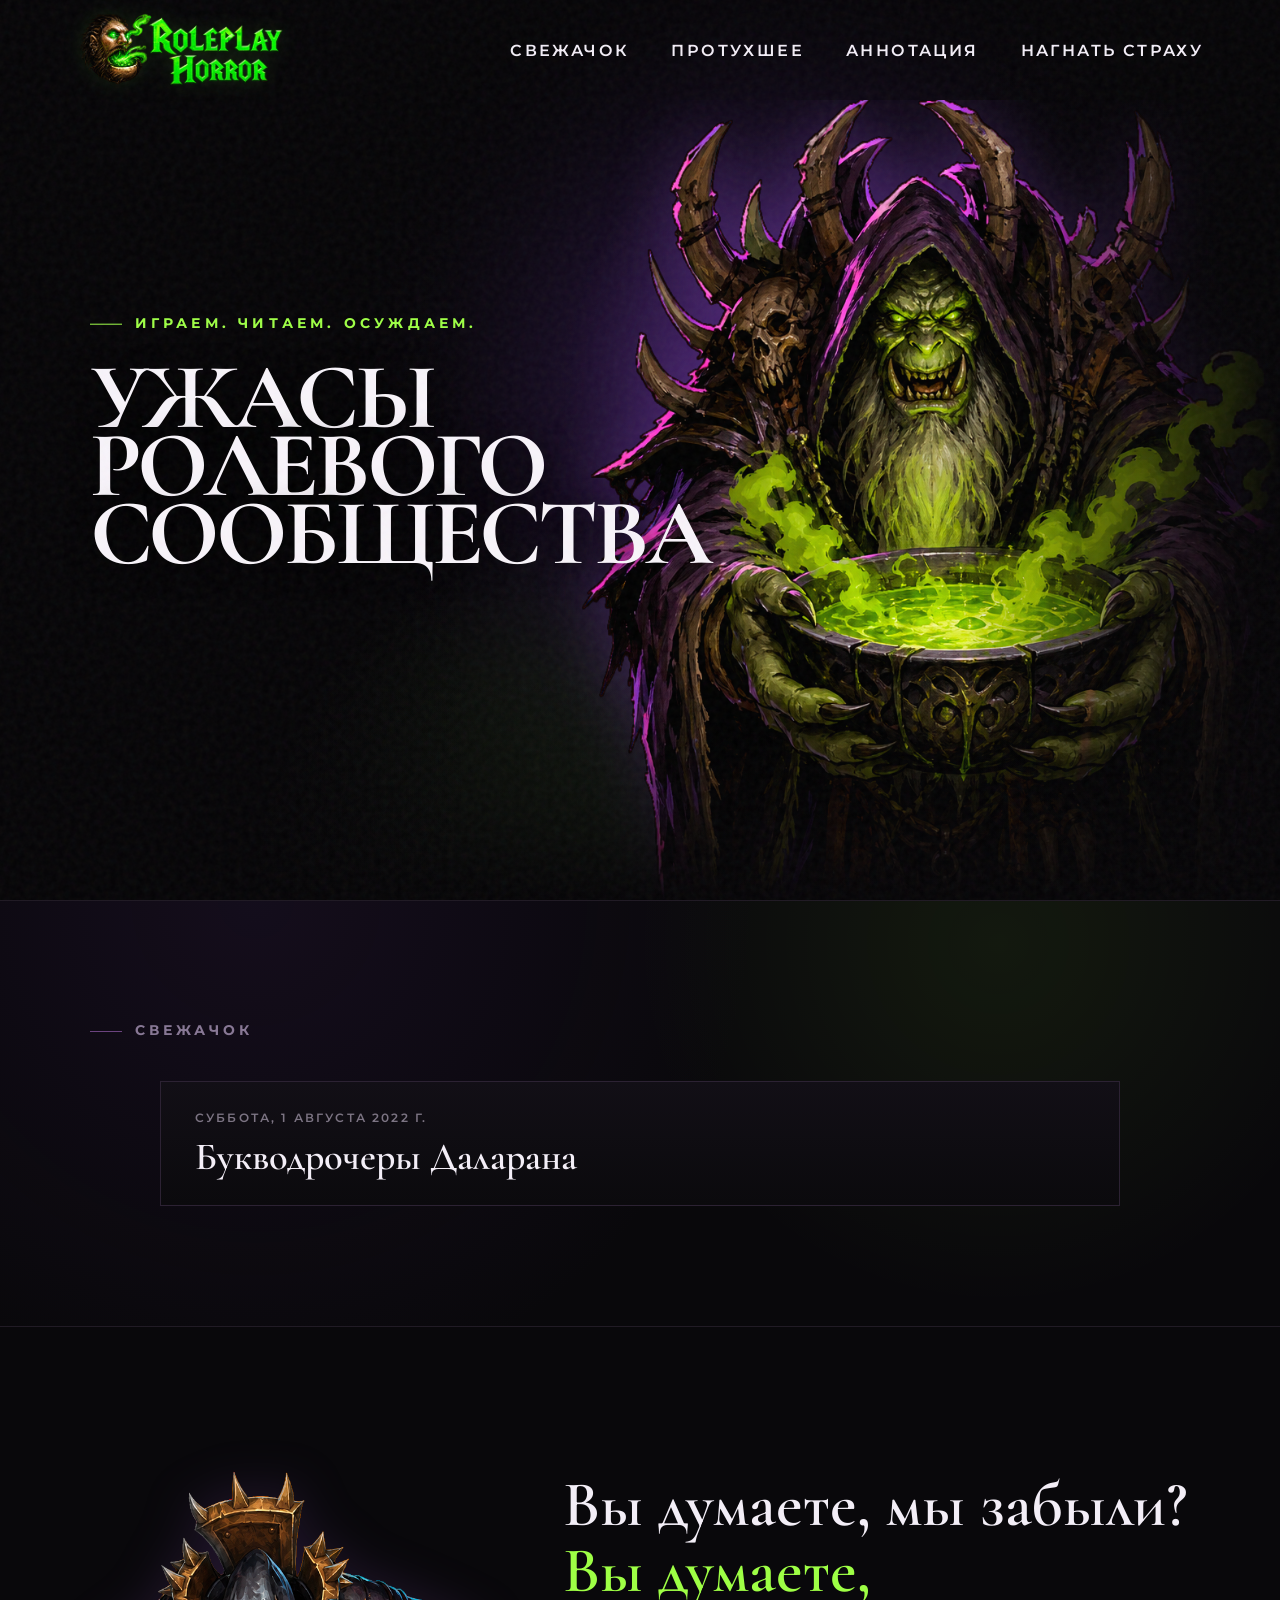
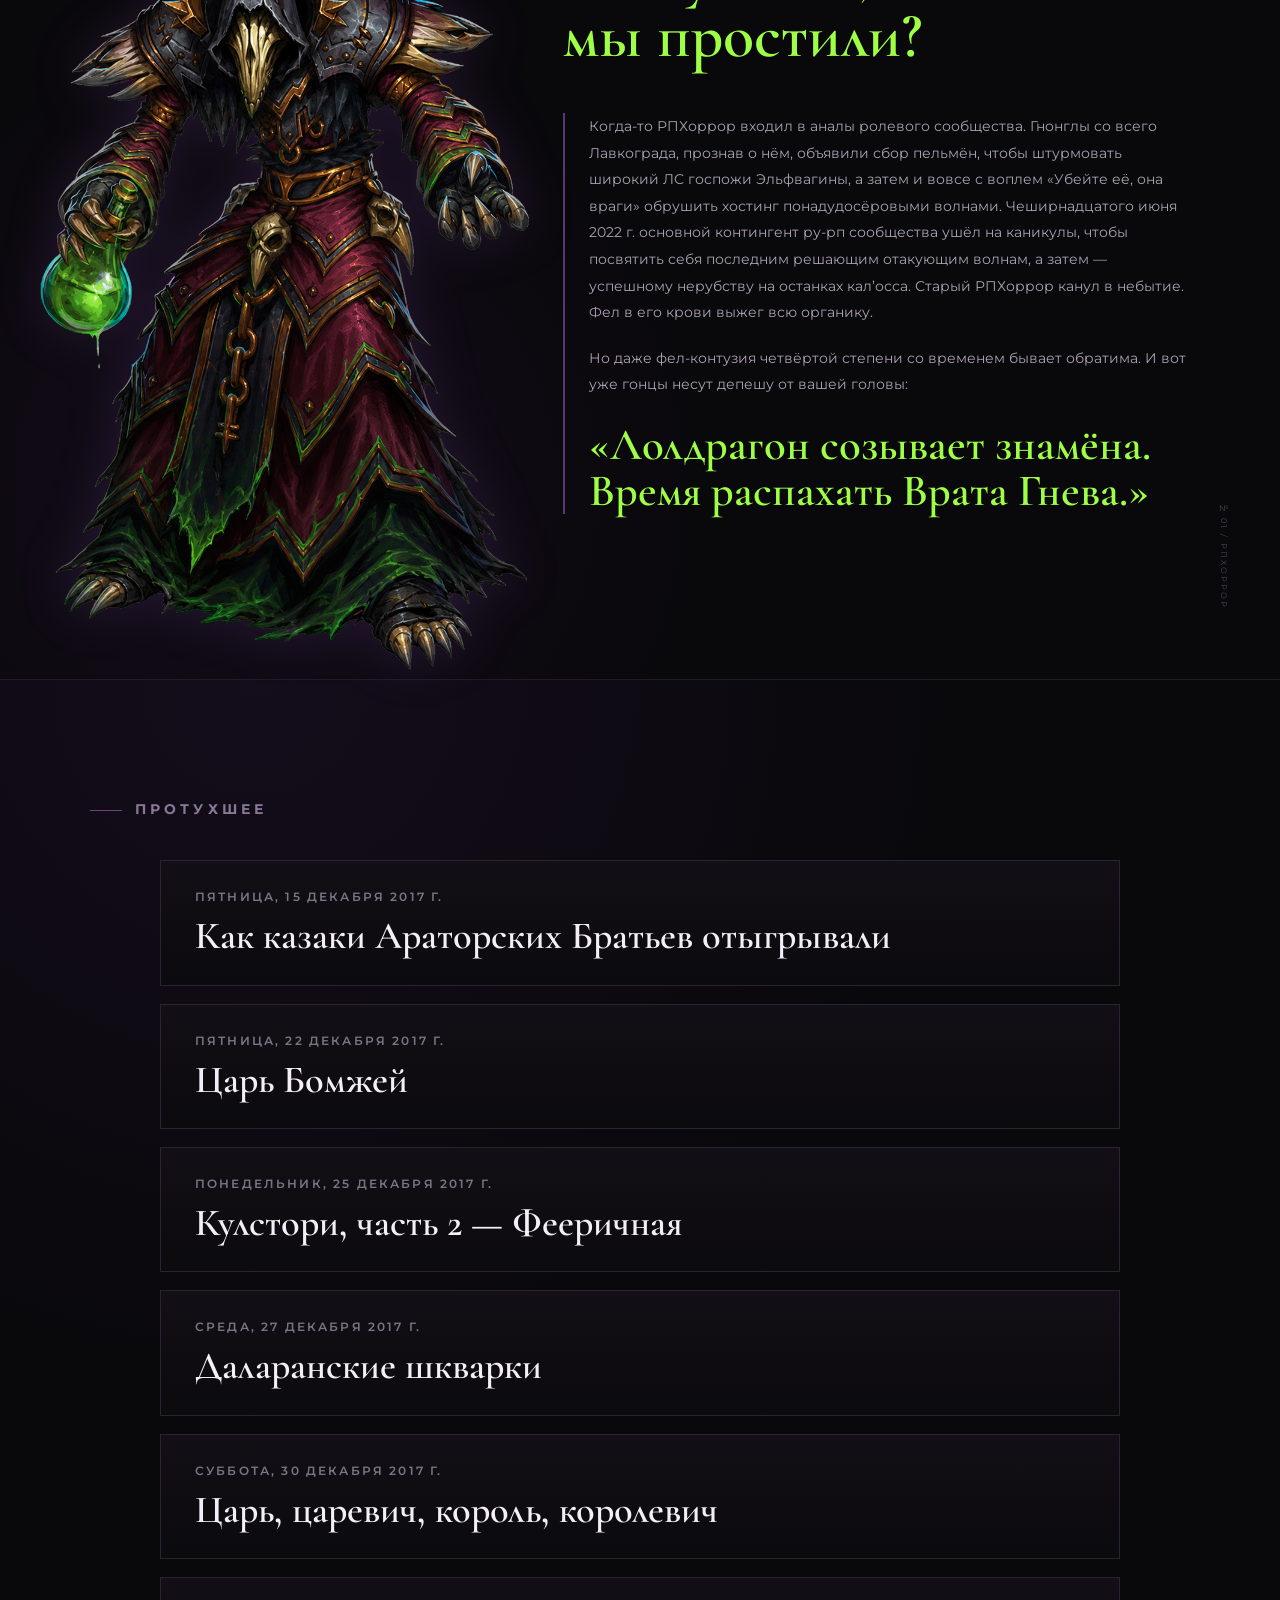
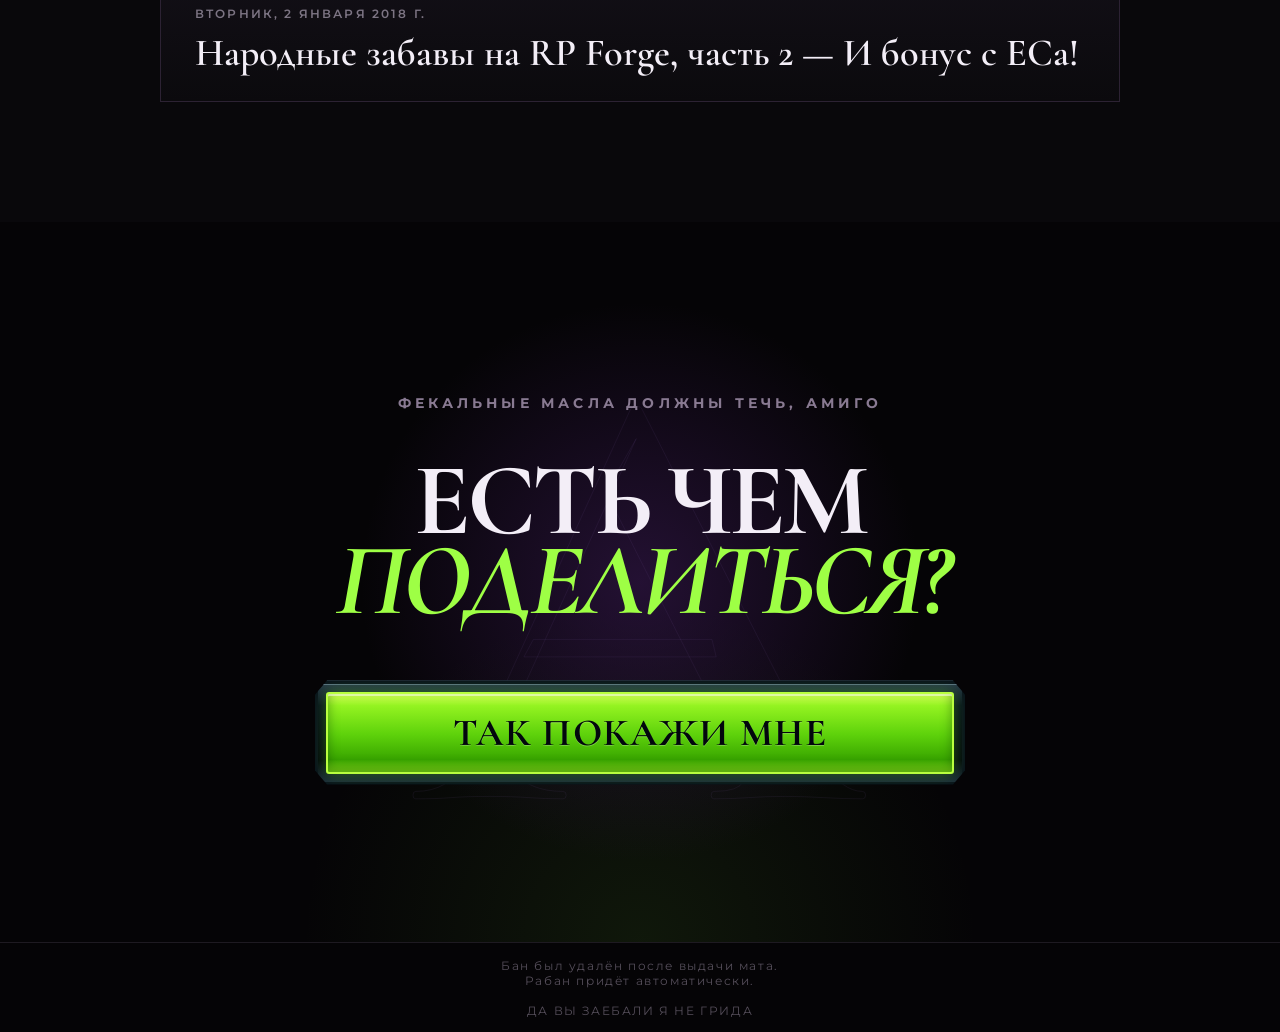
==== commit 305208e5: "Типографика" ====
--- a/index.html
+++ b/index.html
@@ -13,7 +13,7 @@
 
   <meta property="og:type" content="website">
 
-  <title>Roleplay Horror — ужасы ролевого сообщества</title>
+  <title>Roleplay Horror — ужасы ролевого сообщества</title>
 
   <link rel="preconnect" href="https://fonts.googleapis.com">
   <link rel="preconnect" href="https://fonts.gstatic.com" crossorigin>
@@ -39,16 +39,16 @@
 
       <div class="mobile-quote">
         <blockquote style="text-align:center">
-          — Ты что, смотришь порно в метро?<br>
-          — Не переживай, оно ведь детское.
+         — Ты что, смотришь порно в метро?<br>
+         — Не переживай, оно ведь детское.
         </blockquote>
 
         <p style="font-size:1em;text-align:center">
-          ((Стоп чтение до прихода ГМов я заскринил))
+          ((Стоп чтение до прихода ГМов я заскринил))
         </p>
 
         <p style="font-size:1em;text-align:center">
-          ((ХВАТИТ ЧИТАТЬ ГОНГЛЫ Я ТИКЕТ ПИШУ))
+          ((ХВАТИТ ЧИТАТЬ ГОНГЛЫ Я ТИКЕТ ПИШУ))
         </p>
       </div>
 
@@ -81,16 +81,16 @@
 
       <div class="articles-list">
 
-        <a class="article-card" href="article_8.html">
+        <!-- <a class="article-card" href="article_8.html">
           <time datetime="2017-12-15">
-            воскресенье, 2 августа 2022 г.
+            воскресенье, 2 августа 2022 г.
           </time>
           <h3>Как даларанцы студентов провожали</h3>
-        </a>
+        </a> -->
 
         <a class="article-card" href="article_7.html">
           <time datetime="2017-12-15">
-            суббота, 1 августа 2022 г.
+            суббота, 1 августа 2022 г.
           </time>
           <h3>Букводрочеры Даларана</h3>
 
@@ -101,28 +101,28 @@
     <section class="annotation" id="annotation">
       <article>
         <h3>
-          Вы думаете, мы забыли?<br>
-          <span>Вы думаете, мы простили?</span>
+          Вы думаете, мы забыли?<br>
+          <span>Вы думаете, мы простили?</span>
         </h3>
 
         <div class="body-copy">
           <p>
-            Когда-то РПХоррор входил в&nbsp;аналы ролевого сообщества.
-            Гнонглы со&nbsp;всего Лавкограда, прознав о&nbsp;нём, объявили
-            сбор пельмён, чтобы штурмовать широкий ЛС госпожи Эльфвагины,
-            а&nbsp;затем и&nbsp;вовсе с&nbsp;воплем «Убейте её, она враги»
+            Когда-то РПХоррор входил в аналы ролевого сообщества.
+            Гнонглы со всего Лавкограда, прознав о нём, объявили
+            сбор пельмён, чтобы штурмовать широкий ЛС госпожи Эльфвагины,
+            а затем и вовсе с воплем «Убейте её, она враги»
             обрушить хостинг понадудосёровыми волнами.
-            Чеширнадцатого июня 2022&nbsp;г. основной контингент
-            ру-рп сообщества ушёл на&nbsp;каникулы, чтобы посвятить себя
-            последним решающим отакующим волнам, а затем — успешному
-            нерубству на&nbsp;останках кал’осса. Старый РПХоррор канул
-            в&nbsp;небытие. Фел в&nbsp;его крови выжег всю органику.
+            Чеширнадцатого июня 2022 г. основной контингент
+            ру-рп сообщества ушёл на каникулы, чтобы посвятить себя
+            последним решающим отакующим волнам, а затем — успешному
+            нерубству на останках кал’осса. Старый РПХоррор канул
+            в небытие. Фел в его крови выжег всю органику.
           </p>
 
           <p>
-            Но&nbsp;даже фел-контузия четвёртой степени со&nbsp;временем
-            бывает обратима. И&nbsp;вот уже гонцы несут депешу
-            от&nbsp;вашей головы:
+            Но даже фел-контузия четвёртой степени со временем
+            бывает обратима. И вот уже гонцы несут депешу
+            от вашей головы:
           </p>
 
           <h4>
@@ -136,7 +136,7 @@
         <img src="assets/gniless.png" alt="">
       </div>
 
-      <span class="edition">№ 01 / РПХОРРОР</span>
+      <span class="edition">№ 01 / РПХОРРОР</span>
     </section>
 
     <section class="archive" id="archive">
@@ -145,7 +145,7 @@
       <div class="archive-list">
         <a class="article-card" href="article_1.html">
           <time datetime="2017-12-15">
-            пятница, 15 декабря 2017 г.
+            пятница, 15 декабря 2017 г.
           </time>
 
           <h3>Как казаки Араторских Братьев отыгрывали</h3>
@@ -153,7 +153,7 @@
 
         <a class="article-card" href="article_2.html">
           <time datetime="2017-12-22">
-            пятница, 22 декабря 2017 г.
+            пятница, 22 декабря 2017 г.
           </time>
 
           <h3>Царь Бомжей</h3>
@@ -161,15 +161,15 @@
 
         <a class="article-card" href="article_3.html">
           <time datetime="2017-12-25">
-            понедельник, 25 декабря 2017 г.
-          </time>
-
-          <h3>Кулстори, часть 2 — Фееричная</h3>
+            понедельник, 25 декабря 2017 г.
+          </time>
+
+          <h3>Кулстори, часть 2 — Фееричная</h3>
         </a>
 
         <a class="article-card" href="article_4.html">
           <time datetime="2017-12-27">
-            среда, 27 декабря 2017 г.
+            среда, 27 декабря 2017 г.
           </time>
 
           <h3>Даларанские шкварки</h3>
@@ -177,7 +177,7 @@
 
         <a class="article-card" href="article_5.html">
           <time datetime="2017-12-30">
-            суббота, 30 декабря 2017 г.
+            суббота, 30 декабря 2017 г.
           </time>
 
           <h3>Царь, царевич, король, королевич</h3>
@@ -185,17 +185,15 @@
 
         <a class="article-card" href="article_6.html">
           <time datetime="2018-01-02">
-            вторник, 2 января 2018 г.
+            вторник, 2 января 2018 г.
           </time>
 
           <h3>
-            Народные забавы на RP Forge, часть 2 — И бонус с ЕСа!
+            Народные забавы на RP Forge, часть 2 — И бонус с ЕСа!
           </h3>
         </a>
       </div>
     </section>
-
-
 
     <section class="cta" id="form">
       <div class="sigil" aria-hidden="true">A</div>
@@ -219,7 +217,7 @@
     <span style="text-align:center;font-size:1.5em;width:100%">
       Бан был удалён после выдачи мата.<br>
       Рабан придёт автоматически.<br><br>
-      ДА ВЫ ЗАЕБАЛИ Я НЕ ГРИДА
+      ДА ВЫ ЗАЕБАЛИ Я НЕ ГРИДА
     </span>
   </footer>
 
--- a/styles.css
+++ b/styles.css
@@ -1306,4 +1306,6 @@
         gap: 24px;
         font-size: 13px;
     }
-}+}
+
+#article .center {text-align: center;}
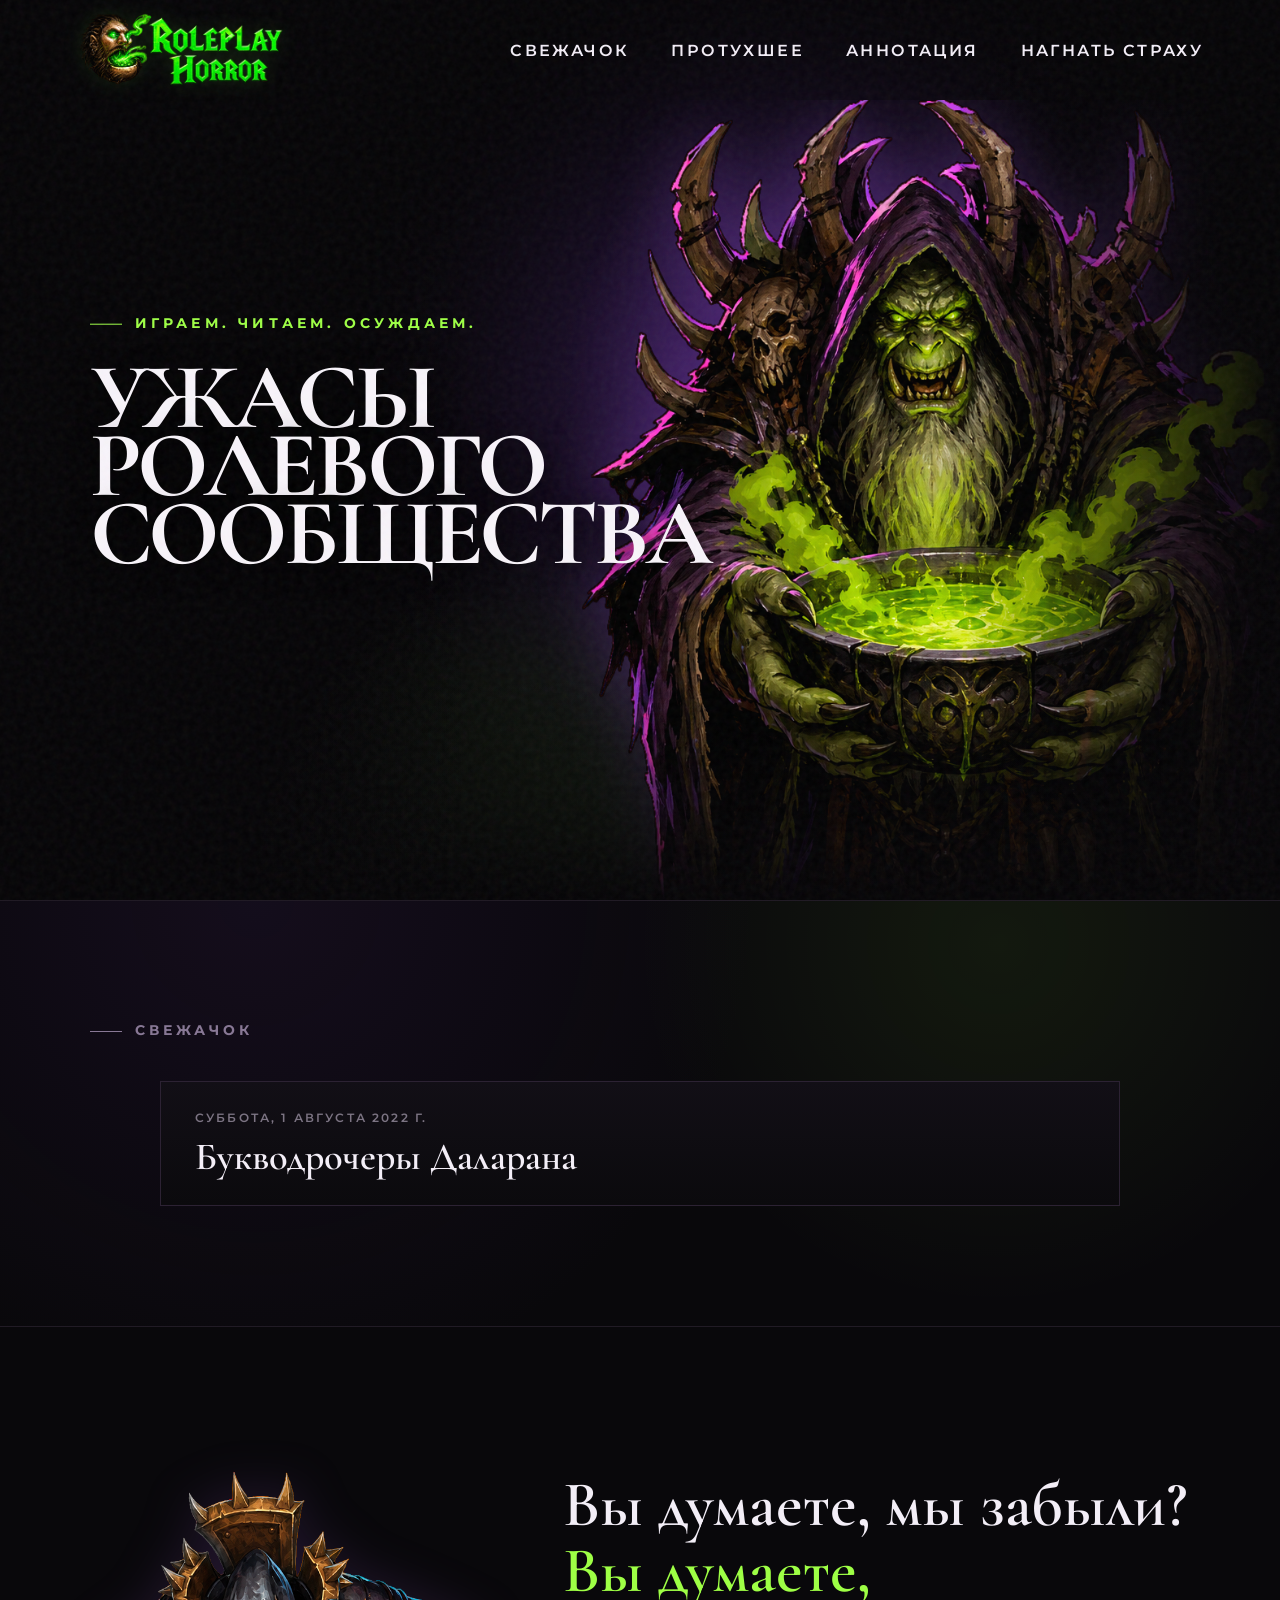
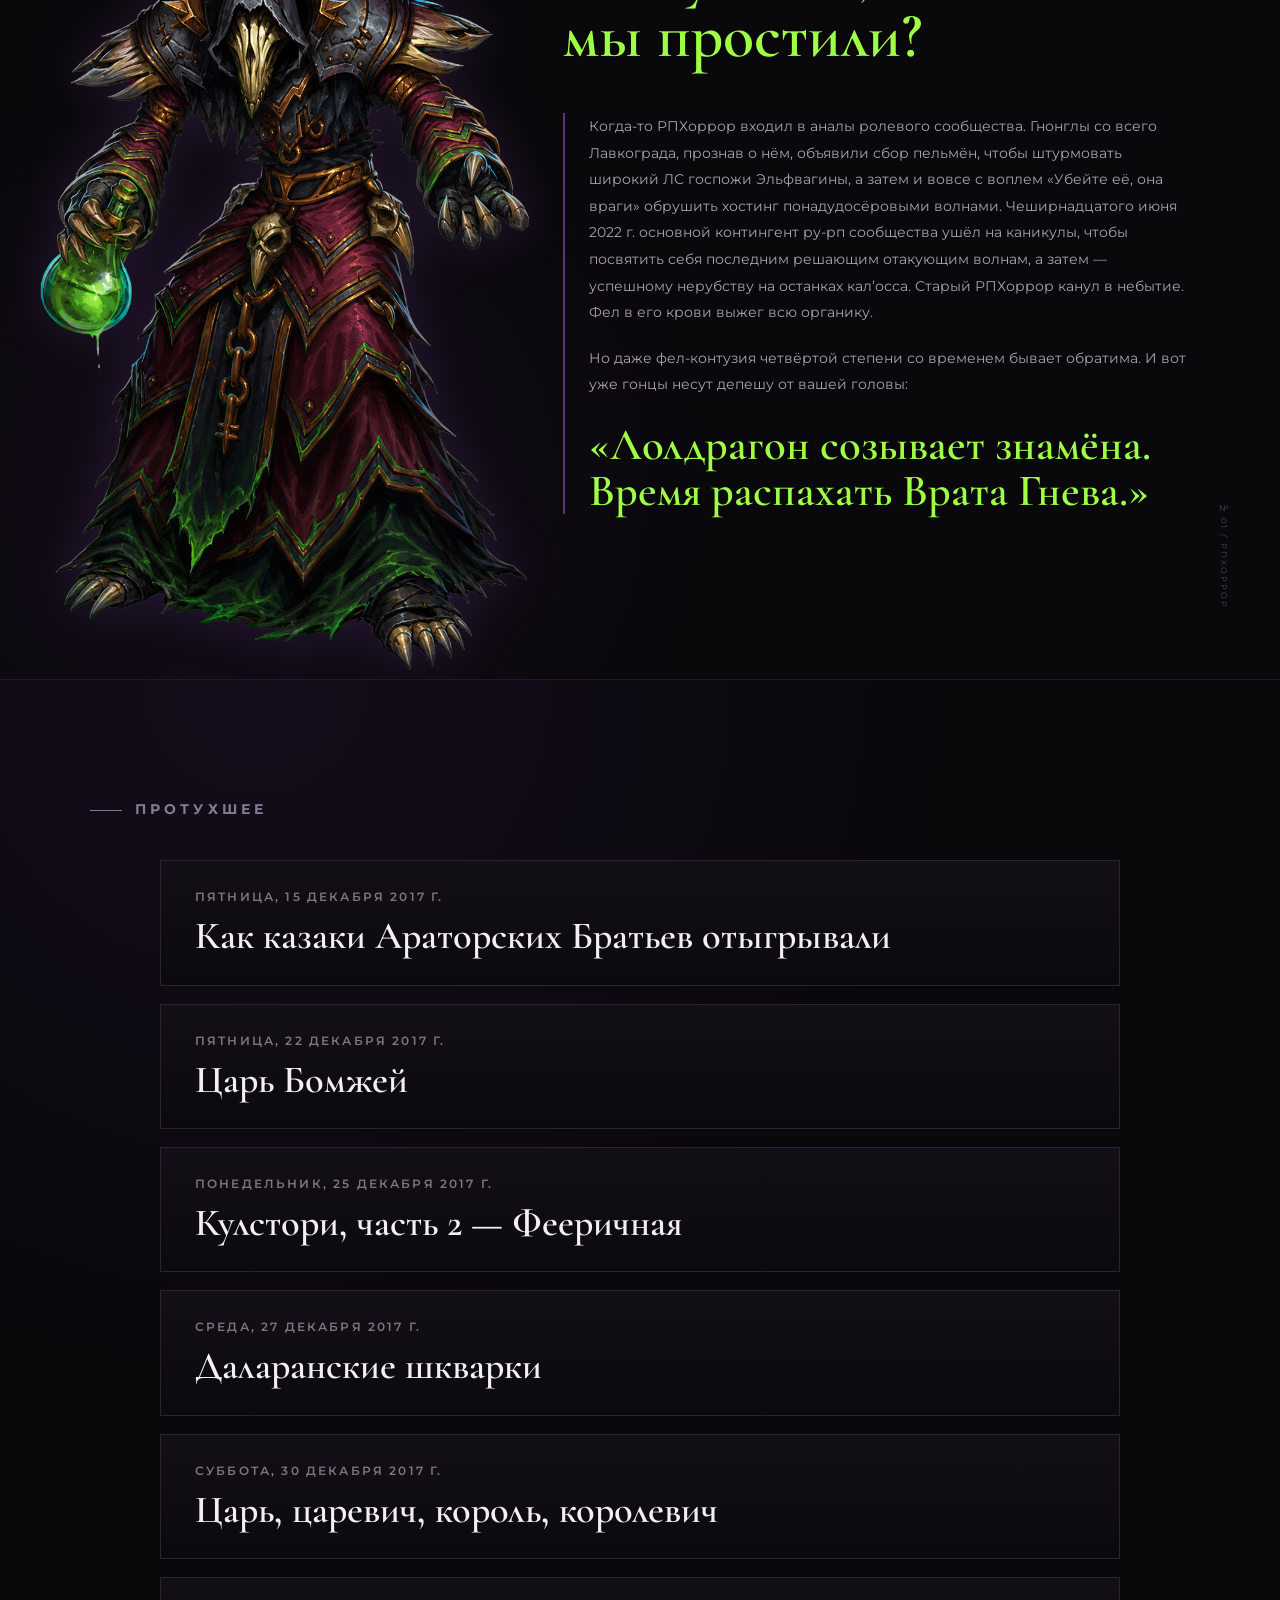
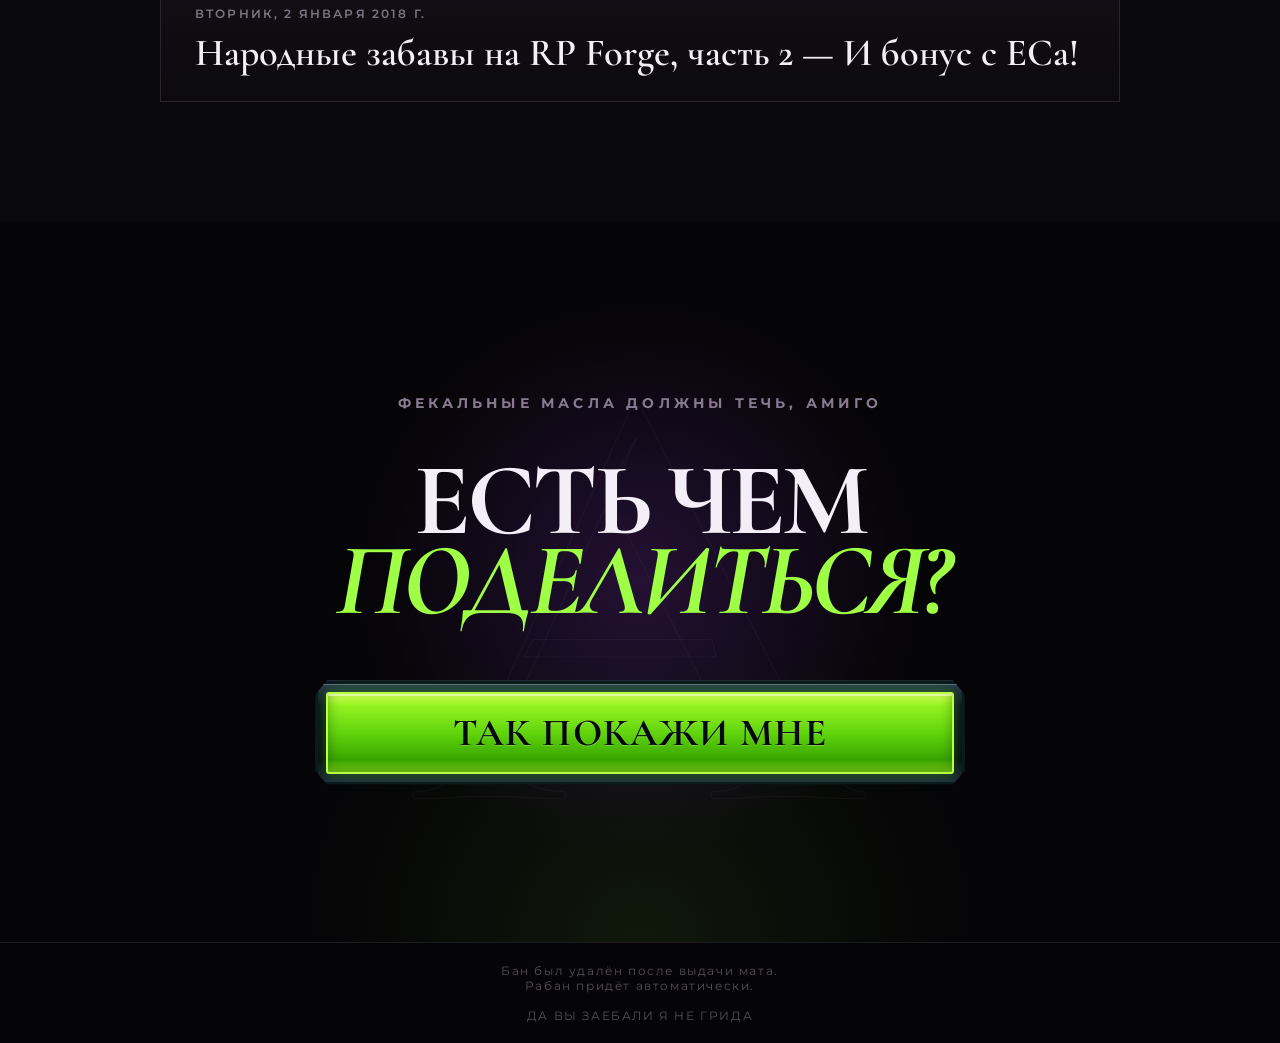
==== commit 5a3f44d7: "Рефактор стиля и мобилка" ====
--- a/index.html
+++ b/index.html
@@ -39,16 +39,16 @@
 
       <div class="mobile-quote">
         <blockquote style="text-align:center">
-         — Ты что, смотришь порно в метро?<br>
+         — Ты что, смотришь порно в метро?<br>
          — Не переживай, оно ведь детское.
         </blockquote>
 
         <p style="font-size:1em;text-align:center">
-          ((Стоп чтение до прихода ГМов я заскринил))
+          ((Стоп рп жду гма))
         </p>
 
         <p style="font-size:1em;text-align:center">
-          ((ХВАТИТ ЧИТАТЬ ГОНГЛЫ Я ТИКЕТ ПИШУ))
+          ((ХВАТИТ ЧИТАТЬ<br>ГОНГЛЫ Я ТИКЕТ ПИШУ))
         </p>
       </div>
 
--- a/styles.css
+++ b/styles.css
@@ -1,32 +1,56 @@
+/* ==========================================================================
+   1. ПЕРЕМЕННЫЕ И БАЗОВЫЙ СБРОС
+   ========================================================================== */
+
 :root {
     --black: #050406;
+    --surface: #09080b;
     --white: #f3eef7;
+    --muted: #aaa1b2;
     --violet: #8e61d1;
     --purple: #3c185d;
     --green: #9eff45;
-    --muted: #aaa1b2
+    --border: #211b25;
+    --font-display: "Cormorant Garamond", serif;
+    --font-text: Montserrat, Arial, sans-serif;
 }
 
 * {
-    box-sizing: border-box
+    box-sizing: border-box;
 }
 
 html {
-    scroll-behavior: smooth
+    scroll-behavior: smooth;
 }
 
 body {
     margin: 0;
+    overflow-x: hidden;
     background: var(--black);
     color: var(--white);
-    font-family: Montserrat, Arial, sans-serif;
-    overflow-x: hidden
+    font-family: var(--font-text);
 }
 
 a {
     color: inherit;
-    text-decoration: none
-}
+    text-decoration: none;
+}
+
+img {
+    max-width: 100%;
+}
+
+#articles,
+#archive,
+#annotation,
+#form {
+    scroll-margin-top: 24px;
+}
+
+
+/* ==========================================================================
+   2. ОБЩИЕ ДЕКОРАТИВНЫЕ ЭЛЕМЕНТЫ
+   ========================================================================== */
 
 .grain {
     position: fixed;
@@ -34,568 +58,66 @@
     z-index: 30;
     pointer-events: none;
     opacity: .055;
-    background-image: url("data:image/svg+xml,%3Csvg viewBox='0 0 160 160' xmlns='http://www.w3.org/2000/svg'%3E%3Cfilter id='n'%3E%3CfeTurbulence type='fractalNoise' baseFrequency='.85' numOctaves='4' stitchTiles='stitch'/%3E%3C/filter%3E%3Crect width='100%25' height='100%25' filter='url(%23n)'/%3E%3C/svg%3E")
-}
-
-.hero {
-    min-height: 820px;
-    height: 100vh;
-    position: relative;
-    overflow: hidden;
-    background: radial-gradient(circle at 65% 43%, #2e1745 0, transparent 28%), radial-gradient(circle at 50% 100%, #182312 0, transparent 35%), #050406
-}
-
-.hero:after {
-    content: "";
-    position: absolute;
-    inset: 0;
-    background: linear-gradient(90deg, #050406 0%, transparent 38%, transparent 75%, #050406 100%), linear-gradient(0deg, #050406 0%, transparent 25%);
-    z-index: 2;
-    pointer-events: none
-}
-
-.glow {
-    position: absolute;
-    border-radius: 50%;
-    filter: blur(100px);
-    opacity: .27
-}
-
-.glow-violet {
-    width: 520px;
-    height: 520px;
-    background: #7e3bce;
-    left: 42%;
-    top: 16%
-}
-
-.glow-green {
-    width: 300px;
-    height: 300px;
-    background: #63c52c;
-    right: 10%;
-    bottom: 5%;
-    opacity: .15
-}
-
-.character-wrap {
-    position: absolute;
-    z-index: 1;
-    right: 1%;
-    bottom: -7%;
-    width: min(68vw, 950px);
-    height: 99%;
-    display: flex;
-    align-items: flex-end;
-    justify-content: center
-}
-
-.character-wrap img {
-    width: 100%;
-    height: 100%;
-    object-fit: contain;
-    object-position: center bottom;
-    filter: drop-shadow(0 0 32px rgba(111, 55, 163, .4))
-}
-
-header {
-    position: relative;
-    z-index: 8;
-    height: 100px;
-    padding: 0 6vw;
-    display: flex;
-    align-items: center;
-    justify-content: space-between;
-    /* border-bottom: 1px solid rgba(255,255,255,.12); */
-}
-
-.brand {
-    display: flex;
-    gap: 12px;
-    align-items: center
-}
-
-.brand-mark {
-    width: 48px;
-    height: 48px;
-    border: 1px solid #9470bd;
-    transform: rotate(45deg);
-    display: grid;
-    place-items: center;
-    font: 700 19px 'Cormorant Garamond';
-    color: var(--green)
-}
-
-.brand-mark::first-letter {
-    transform: rotate(-45deg)
-}
-
-.brand-name {
-    font: 700 20px 'Cormorant Garamond';
-    letter-spacing: .12em
-}
-
-.brand-name small {
-    display: block;
-    font: 500 7px Montserrat;
-    color: #877a91;
-    letter-spacing: .2em;
-    margin-top: 3px
-}
-
-.brand span>* {
-    transform: none
-}
-
-nav {
-    display: flex;
-    gap: 42px;
-    font: 600 16px Montserrat;
-    letter-spacing: .15em
-}
-
-nav a {
-    transition: .2s
-}
-
-nav a:hover {
-    color: var(--green)
-}
-
-.hero-copy {
-    position: absolute;
-    z-index: 5;
-    left: 7vw;
-    top: 50%;
-    transform: translateY(-45%)
+    background-image: url("data:image/svg+xml,%3Csvg viewBox='0 0 160 160' xmlns='http://www.w3.org/2000/svg'%3E%3Cfilter id='n'%3E%3CfeTurbulence type='fractalNoise' baseFrequency='.85' numOctaves='4' stitchTiles='stitch'/%3E%3C/filter%3E%3Crect width='100%25' height='100%25' filter='url(%23n)'/%3E%3C/svg%3E");
 }
 
 .overline,
 .label,
 .cta>p {
+    color: var(--green);
+    font-size: 14px;
+    font-weight: 700;
+    letter-spacing: .3em;
     text-transform: uppercase;
-    letter-spacing: .3em;
-    font-size: 14px;
-    color: var(--green);
-    font-weight: 700
-}
-
-.overline:before,
-.label:before {
+}
+
+.overline::before,
+.label::before {
     content: "";
     display: inline-block;
     width: 32px;
     height: 1px;
-    background: var(--green);
+    margin-right: 13px;
     vertical-align: middle;
-    margin-right: 13px
-}
-
-.hero h1 {
-    font: 700 clamp(62px, 7.3vw, 118px)/.73 'Cormorant Garamond', serif;
-    letter-spacing: -.045em;
-    margin: 32px 0;
-    color: #f8f4fa;
-    text-shadow: 0 6px 28px #000
-}
-
-.hero h2 {
-    font: 600 italic clamp(26px, 2.8vw, 42px) 'Cormorant Garamond';
-    color: #b58be7;
-    margin: 30px 0 0 5px
-}
-
-.annotation {
-    min-height: 620px;
-    position: relative;
-    padding: 120px 12vw;
-    display: grid;
-    grid-template-columns: 170px 1fr;
-    gap: 7vw;
-    align-items: start;
-    background: radial-gradient(circle at 20% 80%, rgba(66, 30, 92, .2), transparent 35%), #09080b;
-    border-top: 1px solid #211b25
-}
-
-.annotation article {
-    max-width: 890px
+    background: currentColor;
 }
 
 .label {
-    color: #887895
-}
-
-.label:before {
-    background: #6b437f
-}
-
-.annotation h3,
-.annotation h4 {
-    font: 600 clamp(40px, 5vw, 78px)/1.02 'Cormorant Garamond';
-    margin: 25px 0 45px
-}
-
-.annotation h3 em {
-    font-style: italic;
-    color: var(--green);
-    font-weight: 500
-}
-
-.body-copy {
-    max-width: 630px;
-    color: var(--muted);
-    line-height: 1.9;
-    font-size: 14px;
-    border-left: 2px solid #593676;
-    padding-left: 24px
-}
-
-.edition {
-    position: absolute;
-    right: 4vw;
-    bottom: 70px;
-    writing-mode: vertical-rl;
-    color: #4e4753;
-    font-size: 8px;
-    letter-spacing: .25em
-}
-
-.cta {
-    min-height: 720px;
+    color: #887895;
+}
+
+.center {
     text-align: center;
-    display: flex;
-    flex-direction: column;
-    align-items: center;
-    justify-content: center;
-    position: relative;
-    overflow: hidden;
-    background: radial-gradient(circle at center, rgba(61, 27, 88, .55), transparent 38%), radial-gradient(circle at 50% 100%, rgba(76, 136, 36, .15), transparent 35%), #050406
-}
-
-.sigil {
-    position: absolute;
-    font: 700 620px/.8 'Cormorant Garamond';
-    color: transparent;
-    -webkit-text-stroke: 1px rgba(154, 113, 202, .08);
-    transform: translateY(4%);
-    pointer-events: none
-}
-
-.cta>p {
-    position: relative;
-    color: #897a92
-}
-
-.cta h2 {
-    position: relative;
-    font: 700 clamp(65px, 8vw, 126px)/.78 'Cormorant Garamond';
-    letter-spacing: -.04em;
-    margin: 35px 0 60px
-}
-
-.cta h2 em {
-    color: var(--green);
-    font-style: italic
-}
-
-.fear-button {
-    position: relative;
-    width: min(620px, 86vw);
-    height: 100px;
-    border: 1px solid #77529d;
+}
+
+.brand:focus-visible,
+.hero-copy:focus-visible,
+nav a:focus-visible,
+.article-card:focus-visible,
+.fear-button:focus-visible {
+    outline: 2px solid var(--green);
+    outline-offset: 5px;
+}
+
+
+/* ==========================================================================
+   3. ШАПКА И НАВИГАЦИЯ
+   ========================================================================== */
+
+header {
+    position: relative;
+    z-index: 8;
     display: flex;
     align-items: center;
     justify-content: space-between;
-    padding: 0 35px 0 50px;
-    background: linear-gradient(90deg, rgba(89, 46, 128, .72), rgba(31, 18, 44, .8));
-    box-shadow: 0 0 45px rgba(117, 64, 163, .2), inset 0 0 25px rgba(146, 93, 194, .12);
-    font: 700 clamp(18px, 2vw, 27px) 'Cormorant Garamond';
-    letter-spacing: .09em;
-    transition: .25s
-}
-
-.fear-button:before,
-.fear-button:after {
-    content: "";
-    position: absolute;
-    width: 14px;
-    height: 14px;
-    border-color: var(--green)
-}
-
-.fear-button:before {
-    left: -1px;
-    top: -1px;
-    border-left: 2px solid var(--green);
-    border-top: 2px solid var(--green)
-}
-
-.fear-button:after {
-    right: -1px;
-    bottom: -1px;
-    border-right: 2px solid var(--green);
-    border-bottom: 2px solid var(--green)
-}
-
-.fear-button i {
-    width: 52px;
-    height: 52px;
-    border: 1px solid #776384;
-    border-radius: 50%;
-    display: grid;
-    place-items: center;
-    font-style: normal;
-    color: var(--green);
-    transition: .25s
-}
-
-.fear-button:hover {
-    transform: translateY(-4px);
-    border-color: var(--green);
-    box-shadow: 0 12px 60px rgba(118, 255, 58, .12)
-}
-
-.fear-button:hover i {
-    background: var(--green);
-    color: #10120e
-}
-
-footer {
-    height: 90px;
+    height: 100px;
     padding: 0 6vw;
+}
+
+.brand {
     display: flex;
     align-items: center;
-    justify-content: space-between;
-    border-top: 1px solid #1e1a21;
-    color: #554e5a;
-    font-size: 8px;
-    letter-spacing: .2em
-}
-
-@media(max-width: 800px) {
-    .hero {
-        min-height: 780px
-    }
-
-    .hero:after {
-        background: linear-gradient(0deg, #050406 0%, transparent 45%), linear-gradient(90deg, #050406 0%, transparent 85%)
-    }
-
-    header {
-        height: 78px;
-        padding: 0 5vw
-    }
-
-    nav {
-        display: none
-    }
-
-    .brand-mark {
-        width: 39px;
-        height: 39px
-    }
-
-    .hero-copy {
-        left: 6vw;
-        top: 42%;
-        transform: none
-    }
-
-    .hero h1 {
-        font-size: 56px;
-        line-height: .8
-    }
-
-    .hero h2 {
-        font-size: 25px
-    }
-
-    .character-wrap {
-        width: 105vw;
-        right: -24%;
-        height: 67%;
-        bottom: -3%;
-        opacity: .72
-    }
-
-    .annotation {
-        padding: 90px 7vw;
-        display: block
-    }
-
-    .annotation h3 {
-        font-size: 43px
-    }
-
-    .edition {
-        display: none
-    }
-
-    .cta {
-        min-height: 620px;
-        padding: 80px 20px
-    }
-
-    .cta h2 {
-        font-size: 62px
-    }
-
-    .fear-button {
-        height: 82px;
-        padding: 0 18px 0 25px
-    }
-
-    .fear-button i {
-        width: 42px;
-        height: 42px
-    }
-
-    footer span:nth-child(2) {
-        display: none
-    }
-}
-
-.story-date {
-    position: relative;
-    display: grid;
-    grid-template-columns: auto auto;
-    grid-template-rows: 1fr 1fr;
-    width: max-content;
-    min-width: 116px;
-    padding: 8px 18px 8px 22px;
-    color: var(--white);
-    border-left: 2px solid var(--green);
-    background: linear-gradient(90deg, rgba(137, 255, 58, .07), transparent);
-    padding: 16px;
-}
-
-.story-date:before {
-    content: "ДАТА ВЫПУСКА";
-    position: absolute;
-    left: 0;
-    top: -16px;
-    color: #625b68;
-    font: 600 7px Montserrat, sans-serif;
-    letter-spacing: .22em
-}
-
-.story-date span {
-    grid-row: 1/3;
-    align-self: center;
-    margin-right: 12px;
-    font: 600 46px/.75 'Cormorant Garamond', serif;
-    position: relative;
-    top: -5px;
-    /* left: -8px; */
-}
-
-.story-date i,
-.story-date b {
-    font: 700 9px/1 Montserrat, sans-serif;
-    letter-spacing: .2em
-}
-
-.story-date i {
-    align-self: end;
-    color: #817987;
-    font-style: normal
-}
-
-.story-date b {
-    align-self: start;
-    margin-top: 5px;
-    color: #817987
-}
-
-/* Компактная героическая композиция: текст и персонаж на одной оси. */
-@media(min-width: 801px) {
-    .hero {
-        height: min(100vh, 900px);
-        min-height: 760px
-    }
-
-    .hero-copy {
-        top: 50%;
-        transform: translateY(-50%)
-    }
-
-    .character-wrap {
-        top: 100px;
-        bottom: 0;
-        height: auto;
-        width: min(62vw, 900px);
-        align-items: center
-    }
-
-    .character-wrap img {
-        object-position: center center
-    }
-}
-
-@media(min-width: 801px) {
-    .hero .character-wrap {
-        top: 100px;
-        right: -7%;
-        bottom: 0;
-        width: min(65vw, 1200px);
-        height: auto;
-        overflow: hidden;
-        align-items: flex-start
-    }
-
-    .hero .character-wrap img {
-        width: 100%;
-        height: auto;
-        max-width: none;
-        object-fit: initial;
-        object-position: initial;
-        margin-top: -3%
-    }
-}
-
-/*
- * Hero artwork alignment, 1440px and wider.
- * At 2560px the visible (non-transparent) pixels occupy x=1340..2469.
- */
-@media(min-width: 1440px) {
-    .hero {
-        --hero-art-left: 49.61vw;
-        --hero-art-width: 50.84vw;
-        --hero-art-top: calc(72px - 1.39vw)
-    }
-
-    .hero .character-wrap {
-        left: var(--hero-art-left);
-        right: auto;
-        top: var(--hero-art-top);
-        bottom: auto;
-        width: var(--hero-art-width);
-        height: auto;
-        overflow: visible;
-        transform: none !important
-    }
-
-    .hero .character-wrap img {
-        width: 100%;
-        height: auto;
-        margin-top: 0;
-        position: relative;
-        left: -229px;
-    }
-}
-
-.annotation h3 span {
-    color: var(--green);
-    font: inherit;
-    font-style: normal
-}
-
-.body-copy p {
-    margin: 0
-}
-
-.body-copy p+p {
-    margin-top: 1.35em
+    cursor: pointer;
 }
 
 .brand img {
@@ -603,264 +125,417 @@
     width: auto;
     height: 78px;
     object-fit: contain;
-    filter: drop-shadow(0 0 10px rgba(119, 255, 64, .12))
-}
-
-@media(max-width: 800px) {
-    .brand img {
-        height: 62px
-    }
-}
-
-/* Тяжёлая фэнтезийная кнопка в духе интерфейса MMORPG. */
+    filter: drop-shadow(0 0 10px rgba(119, 255, 64, .12));
+}
+
+nav {
+    display: flex;
+    gap: 42px;
+    font: 600 16px var(--font-text);
+    letter-spacing: .15em;
+}
+
+nav a {
+    transition: color .2s;
+}
+
+nav a:hover {
+    color: var(--green);
+}
+
+
+/* ==========================================================================
+   4. HERO — ДЕСКТОП
+   ========================================================================== */
+
+.hero {
+    position: relative;
+    height: min(100vh, 900px);
+    min-height: 760px;
+    overflow: hidden;
+    background:
+        radial-gradient(circle at 65% 43%, #2e1745 0, transparent 28%),
+        radial-gradient(circle at 50% 100%, #182312 0, transparent 35%),
+        var(--black);
+}
+
+.hero::after {
+    content: "";
+    position: absolute;
+    inset: 0;
+    z-index: 2;
+    pointer-events: none;
+    background:
+        linear-gradient(90deg, var(--black) 0%, transparent 38%, transparent 75%, var(--black) 100%),
+        linear-gradient(0deg, var(--black) 0%, transparent 25%);
+}
+
+.glow {
+    position: absolute;
+    border-radius: 50%;
+    filter: blur(100px);
+    opacity: .27;
+}
+
+.glow-violet {
+    top: 16%;
+    left: 42%;
+    width: 520px;
+    height: 520px;
+    background: #7e3bce;
+}
+
+.glow-green {
+    right: 10%;
+    bottom: 5%;
+    width: 300px;
+    height: 300px;
+    background: #63c52c;
+    opacity: .15;
+}
+
+.character-wrap {
+    position: absolute;
+    z-index: 1;
+    top: 100px;
+    right: -7%;
+    bottom: 0;
+    display: flex;
+    align-items: flex-start;
+    justify-content: center;
+    width: min(65vw, 1200px);
+    overflow: hidden;
+}
+
+.character-wrap img {
+    width: 100%;
+    height: auto;
+    max-width: none;
+    margin-top: -3%;
+    filter: drop-shadow(0 0 32px rgba(111, 55, 163, .4));
+}
+
+.hero-copy {
+    position: absolute;
+    z-index: 5;
+    top: 50%;
+    left: 7vw;
+    display: block;
+    color: inherit;
+    cursor: pointer;
+    transform: translateY(-50%);
+}
+
+.hero h1 {
+    margin: 32px 0;
+    color: #f8f4fa;
+    font: 700 clamp(62px, 7.3vw, 118px)/.73 var(--font-display);
+    letter-spacing: -.045em;
+    text-shadow: 0 6px 28px #000;
+}
+
+.hero h2 {
+    margin: 30px 0 0 5px;
+    color: #b58be7;
+    font: 600 italic clamp(26px, 2.8vw, 42px) var(--font-display);
+}
+
+.mobile-quote {
+    display: none;
+}
+
+
+/* ==========================================================================
+   5. СПИСКИ СТАТЕЙ: НОВОСТИ И АРХИВ
+   ========================================================================== */
+
+.articles,
+.archive {
+    position: relative;
+    padding: 120px 7vw;
+    border-top: 1px solid var(--border);
+    background:
+        radial-gradient(circle at 20% 0%, rgba(70, 35, 105, .18), transparent 45%),
+        var(--surface);
+}
+
+.articles {
+    background:
+        radial-gradient(circle at 78% 10%, rgba(158, 255, 69, .07), transparent 34%),
+        radial-gradient(circle at 20% 0%, rgba(70, 35, 105, .18), transparent 45%),
+        var(--surface);
+}
+
+.articles-list,
+.archive-list {
+    display: grid;
+    gap: 18px;
+    max-width: 960px;
+    margin: 42px auto 0;
+}
+
+.article-card {
+    display: block;
+    padding: 28px 34px;
+    border: 1px solid #2c2233;
+    background: linear-gradient(180deg, #120f16, #0b0a0d);
+    transition: border-color .2s, box-shadow .2s, transform .2s;
+}
+
+.article-card:hover {
+    border-color: var(--green);
+    box-shadow: 0 0 35px rgba(158, 255, 69, .08);
+    transform: translateY(-2px);
+}
+
+.article-card time {
+    display: block;
+    margin-bottom: 12px;
+    color: #7c7483;
+    font: 600 12px var(--font-text);
+    letter-spacing: .18em;
+    text-transform: uppercase;
+}
+
+.article-card h3 {
+    margin: 0;
+    color: var(--white);
+    font: 600 clamp(30px, 3vw, 46px)/1.05 var(--font-display);
+    transition: color .2s;
+}
+
+.article-card:hover h3 {
+    color: var(--green);
+}
+
+
+/* ==========================================================================
+   6. АННОТАЦИЯ
+   ========================================================================== */
+
+.annotation {
+    position: relative;
+    display: grid;
+    grid-template-columns: minmax(330px, 38%) minmax(0, 1fr);
+    gap: 5%;
+    min-height: 620px;
+    padding: 120px 7vw;
+    overflow: hidden;
+    border-top: 1px solid var(--border);
+    background:
+        radial-gradient(circle at 20% 80%, rgba(66, 30, 92, .2), transparent 35%),
+        var(--surface);
+}
+
+.annotation article {
+    position: relative;
+    z-index: 2;
+    grid-column: 2;
+}
+
+.annotation h3,
+.annotation h4 {
+    margin: 25px 0 45px;
+    font: 600 clamp(40px, 5vw, 78px)/1.02 var(--font-display);
+}
+
+.annotation h3 span,
+.annotation h3 em {
+    color: var(--green);
+    font: inherit;
+}
+
+.annotation h4 {
+    color: var(--green);
+    font-size: 3.2em;
+}
+
+.body-copy {
+    max-width: 630px;
+    padding-left: 24px;
+    border-left: 2px solid #593676;
+    color: var(--muted);
+    font-size: 14px;
+    line-height: 1.9;
+}
+
+.body-copy p {
+    margin: 0;
+}
+
+.body-copy p+p {
+    margin-top: 1.35em;
+}
+
+.gniless {
+    position: absolute;
+    z-index: 1;
+    top: 4%;
+    bottom: 0;
+    left: 1.5%;
+    display: flex;
+    align-items: flex-end;
+    justify-content: center;
+    width: 41%;
+    pointer-events: none;
+}
+
+.gniless img {
+    display: block;
+    width: 100%;
+    height: 100%;
+    object-fit: contain;
+    object-position: center bottom;
+    filter: drop-shadow(0 0 24px rgba(110, 63, 145, .24));
+}
+
+.edition {
+    position: absolute;
+    right: 4vw;
+    bottom: 70px;
+    color: #4e4753;
+    font-size: 8px;
+    letter-spacing: .25em;
+    writing-mode: vertical-rl;
+}
+
+
+/* ==========================================================================
+   7. CTA И КНОПКА
+   ========================================================================== */
+
+.cta {
+    position: relative;
+    display: flex;
+    flex-direction: column;
+    align-items: center;
+    justify-content: center;
+    min-height: 720px;
+    overflow: hidden;
+    text-align: center;
+    background:
+        radial-gradient(circle at center, rgba(61, 27, 88, .55), transparent 38%),
+        radial-gradient(circle at 50% 100%, rgba(76, 136, 36, .15), transparent 35%),
+        var(--black);
+}
+
+.sigil {
+    position: absolute;
+    color: transparent;
+    font: 700 620px/.8 var(--font-display);
+    pointer-events: none;
+    transform: translateY(4%);
+    -webkit-text-stroke: 1px rgba(154, 113, 202, .08);
+}
+
+.cta>p {
+    position: relative;
+    color: #897a92;
+}
+
+.cta h2 {
+    position: relative;
+    margin: 35px 0 60px;
+    font: 700 clamp(65px, 8vw, 126px)/.78 var(--font-display);
+    letter-spacing: -.04em;
+}
+
+.cta h2 em {
+    color: var(--green);
+    font-style: italic;
+}
+
 .fear-button {
+    position: relative;
+    display: flex;
+    align-items: center;
     width: min(650px, 86vw);
     height: 104px;
     padding: 8px;
     border: 3px solid #09131c;
     border-radius: 5px;
     background: linear-gradient(180deg, #263947 0%, #07121d 22%, #02070d 78%, #1b2c39 100%);
-    box-shadow: 0 0 0 2px #344b5a, 0 0 0 5px #03070b, 0 10px 22px #000, inset 0 1px 0 #597080;
-    clip-path: polygon(12px 0, calc(100% - 12px) 0, 100% 14px, 100% calc(100% - 14px), calc(100% - 12px) 100%, 12px 100%, 0 calc(100% - 14px), 0 14px);
+    box-shadow:
+        0 0 0 2px #344b5a,
+        0 0 0 5px #03070b,
+        0 10px 22px #000,
+        inset 0 1px 0 #597080;
+    clip-path: polygon(12px 0,
+            calc(100% - 12px) 0,
+            100% 14px,
+            100% calc(100% - 14px),
+            calc(100% - 12px) 100%,
+            12px 100%,
+            0 calc(100% - 14px),
+            0 14px);
+    transition: box-shadow .25s, transform .25s;
 }
 
 .fear-button span {
-    width: 100%;
-    height: 100%;
     display: flex;
     align-items: center;
     justify-content: center;
+    width: 100%;
+    height: 100%;
     border: 2px solid #b9ff3f;
     border-radius: 3px;
     background: linear-gradient(180deg, #d2ff56 0%, #94f321 15%, #5ed20b 52%, #39a600 84%, #8ff018 100%);
-    box-shadow: inset 0 2px 0 rgba(255, 255, 255, .5), inset 0 -5px 12px rgba(10, 60, 0, .45), 0 0 15px rgba(113, 255, 30, .35);
+    box-shadow:
+        inset 0 2px 0 rgba(255, 255, 255, .5),
+        inset 0 -5px 12px rgba(10, 60, 0, .45),
+        0 0 15px rgba(113, 255, 30, .35);
     color: #02070d;
-    font: 700 clamp(29px, 3vw, 43px) 'Cormorant Garamond', serif;
+    font: 700 clamp(29px, 3vw, 43px) var(--font-display);
     letter-spacing: .035em;
-    text-shadow: 0 1px 0 rgba(255, 255, 255, .25)
-}
-
-.fear-button:before,
-.fear-button:after {
-    display: none
-}
-
-.fear-button i {
-    position: absolute;
-    right: 23px;
-    width: 58px;
-    height: 58px;
-    border: 3px solid #07111a;
-    background: linear-gradient(180deg, #cbff50, #51c900);
-    color: #02070d;
-    box-shadow: 0 0 0 2px #344b5a, 0 4px 9px rgba(0, 0, 0, .65), inset 0 2px 0 rgba(255, 255, 255, .45);
-    font-size: 24px;
-    font-weight: 900
+    text-shadow: 0 1px 0 rgba(255, 255, 255, .25);
 }
 
 .fear-button:hover {
+    box-shadow:
+        0 0 0 2px #4e6b7c,
+        0 0 0 5px #03070b,
+        0 14px 28px #000,
+        0 0 28px rgba(113, 255, 30, .3);
     transform: translateY(-3px);
-    border-color: #142b39;
-    box-shadow: 0 0 0 2px #4e6b7c, 0 0 0 5px #03070b, 0 14px 28px #000, 0 0 28px rgba(113, 255, 30, .3)
-}
-
-.fear-button:hover i {
-    background: linear-gradient(180deg, #e0ff76, #72e817);
-    color: #02070d
-}
-
-@media(max-width: 800px) {
-    .fear-button {
-        height: 88px;
-        padding: 7px
-    }
-
-    .fear-button span {
-        font-size: 28px
-    }
-}
-
-.annotation h4 {
-    color: var(--green);
-    font-size: 3.2em;
-}
-
-.annotation article {
-    position: relative;
-    z-index: 2;
-    max-width: min(64%, 890px)
-}
-
-.gniless {
-    position: absolute;
-    z-index: 1;
-    right: 3.5%;
-    top: 7%;
-    bottom: 0;
-    width: 38%;
-    display: flex;
-    align-items: flex-end;
-    justify-content: center;
-    pointer-events: none
-}
-
-.gniless img {
-    display: block;
-    width: 100%;
-    height: 100%;
-    object-fit: contain;
-    object-position: center bottom;
-    filter: drop-shadow(0 0 24px rgba(110, 63, 145, .24))
-}
-
-.mobile-quote {
-    display: none
-}
-
-@media(max-width: 800px) {
-    .annotation article {
-        max-width: none
-    }
-
-    .gniless {
-        position: relative;
-        right: auto;
-        top: auto;
-        bottom: auto;
-        width: 88%;
-        height: 520px;
-        margin: 35px auto -90px
-    }
-}
-
-@media(min-width: 801px) {
-    .annotation {
-        grid-template-columns: minmax(330px, 38%) minmax(0, 1fr);
-        gap: 5%;
-        padding-left: 7vw;
-        padding-right: 7vw
-    }
-
-    .annotation article {
-        grid-column: 2;
-        max-width: none
-    }
-
-    .gniless {
-        left: 1.5%;
-        right: auto;
-        top: 4%;
-        width: 41%
-    }
-}
-
-@media(max-width: 800px) {
-    .hero {
-        height: 760px;
-        min-height: 760px;
-        background: #050406
-    }
-
-    .hero:after {
-        background: linear-gradient(0deg, #050406 30%, transparent 60%)
-    }
-
-    .glow,
-    .hero-copy,
-    header nav {
-        display: none
-    }
-
-    .hero header {
-        display: flex;
-        justify-content: center;
-        height: 82px;
-        padding: 0;
-        border-bottom: 0
-    }
-
-    .hero .brand {
-        margin: 0 auto
-    }
-
-    .hero .brand img {
-        height: 68px;
-        max-width: 88vw
-    }
-
-    .hero .character-wrap {
-        top: 78px;
-        left: 0;
-        right: 0;
-        bottom: auto;
-        width: 100%;
-        height: 410px;
-        opacity: 1;
-        overflow: hidden;
-        align-items: flex-start
-    }
-
-    .hero .character-wrap img {
-        width: 112%;
-        max-width: 520px;
-        height: auto;
-        object-fit: initial;
-        object-position: initial;
-        margin-top: -8px
-    }
-
-    .mobile-quote {
-        display: block;
-        position: absolute;
-        z-index: 5;
-        left: 7vw;
-        right: 7vw;
-        top: 475px;
-        padding-top: 22px;
-        border-top: 1px solid rgba(158, 255, 69, .35)
-    }
-
-    .mobile-quote blockquote {
-        margin: 0;
-        color: #f3eef7;
-        font: 600 25px/1.22 'Cormorant Garamond', serif
-    }
-
-    .mobile-quote p {
-        margin: 24px 0 0;
-        color: #706b73;
-        font: 500 11px/1.5 Montserrat, sans-serif;
-        letter-spacing: .03em
-    }
-}
-
-/* Article page ----------------------------------------------------------- */
+}
+
+
+/* ==========================================================================
+   8. СТРАНИЦА СТАТЬИ
+   ========================================================================== */
+
 #article {
     position: relative;
     padding: clamp(72px, 8vw, 132px) max(6vw, 24px) clamp(96px, 10vw, 160px);
     overflow: hidden;
+    border-top: 1px solid var(--border);
     background:
         radial-gradient(circle at 82% 8%, rgba(112, 55, 159, .18), transparent 30%),
         radial-gradient(circle at 12% 62%, rgba(108, 190, 49, .07), transparent 28%),
-        #09080b;
-    border-top: 1px solid #211b25;
-    color: var(--white)
-}
-
-#article:before {
+        var(--surface);
+    color: #c3bac9;
+    font: 500 16px/1.85 var(--font-text);
+    overflow-wrap: anywhere;
+}
+
+#article::before {
     content: "";
     position: absolute;
     inset: 0;
     pointer-events: none;
     opacity: .3;
-    background: linear-gradient(90deg, transparent 0, rgba(255, 255, 255, .025) 50%, transparent 100%)
+    background: linear-gradient(90deg, transparent, rgba(255, 255, 255, .025), transparent);
+}
+
+#article span.highlight {
+    color: #7FF2C3;
 }
 
 #article .date-outer {
     position: relative;
     z-index: 1;
     width: min(100%, 960px);
-    margin: 0 auto
+    margin: 0 auto;
 }
 
 #article .date-header {
@@ -869,17 +544,17 @@
     gap: 18px;
     margin: 0 0 24px;
     color: #817987;
-    font: 700 11px/1.4 Montserrat, sans-serif;
+    font: 700 11px/1.4 var(--font-text);
     letter-spacing: .2em;
-    text-transform: uppercase
-}
-
-#article .date-header:before {
+    text-transform: uppercase;
+}
+
+#article .date-header::before {
     content: "";
     width: 34px;
     height: 1px;
     background: var(--green);
-    box-shadow: 0 0 12px rgba(158, 255, 69, .35)
+    box-shadow: 0 0 12px rgba(158, 255, 69, .35);
 }
 
 #article .post {
@@ -887,49 +562,45 @@
     padding: clamp(34px, 5vw, 68px) clamp(22px, 6vw, 76px);
     border: 1px solid rgba(142, 97, 209, .25);
     background: linear-gradient(145deg, rgba(22, 17, 27, .97), rgba(8, 7, 10, .98));
-    box-shadow: 0 28px 80px rgba(0, 0, 0, .35), inset 0 1px 0 rgba(255, 255, 255, .035)
-}
-
-#article .post:before,
-#article .post:after {
+    box-shadow:
+        0 28px 80px rgba(0, 0, 0, .35),
+        inset 0 1px 0 rgba(255, 255, 255, .035);
+}
+
+#article .post::before,
+#article .post::after {
     content: "";
     position: absolute;
     width: 26px;
     height: 26px;
-    pointer-events: none
-}
-
-#article .post:before {
+    pointer-events: none;
+}
+
+#article .post::before {
+    top: -1px;
     left: -1px;
-    top: -1px;
+    border-top: 2px solid var(--green);
     border-left: 2px solid var(--green);
-    border-top: 2px solid var(--green)
-}
-
-#article .post:after {
+}
+
+#article .post::after {
     right: -1px;
     bottom: -1px;
     border-right: 2px solid #68438b;
-    border-bottom: 2px solid #68438b
+    border-bottom: 2px solid #68438b;
 }
 
 #article .post-title {
     max-width: 820px;
     margin: 0 0 clamp(34px, 5vw, 58px);
     color: #f7f2fa;
-    font: 700 clamp(42px, 6vw, 76px)/.96 'Cormorant Garamond', serif;
+    font: 700 clamp(42px, 6vw, 76px)/.96 var(--font-display);
     letter-spacing: -.035em;
-    text-wrap: balance
+    text-wrap: balance;
 }
 
 #article .post-header {
-    display: none
-}
-
-#article {
-    color: #c3bac9;
-    font: 500 16px/1.85 Montserrat, sans-serif;
-    overflow-wrap: anywhere
+    display: none;
 }
 
 #article a {
@@ -937,22 +608,23 @@
     text-decoration: underline;
     text-decoration-color: rgba(158, 255, 69, .35);
     text-underline-offset: 4px;
-    transition: color .2s, text-decoration-color .2s
+    transition: color .2s, text-decoration-color .2s;
 }
 
 #article a:hover {
     color: #caff9a;
-    text-decoration-color: currentColor
+    text-decoration-color: currentColor;
 }
 
 #article .separator {
-    margin: clamp(30px, 5vw, 52px) 0
+    clear: both;
+    margin: 40px 0;
 }
 
 #article .separator a {
     display: block;
     margin: 0 !important;
-    text-decoration: none
+    text-decoration: none;
 }
 
 #article img {
@@ -962,7 +634,12 @@
     height: auto !important;
     margin: 0 auto;
     border: 1px solid rgba(142, 97, 209, .3);
-    box-shadow: 0 18px 48px rgba(0, 0, 0, .45)
+    box-shadow: 0 18px 48px rgba(0, 0, 0, .45);
+}
+
+#article img.missing-image {
+    border: 0 !important;
+    box-shadow: none !important;
 }
 
 #article blockquote {
@@ -972,33 +649,28 @@
     border-left: 2px solid var(--green);
     background: linear-gradient(90deg, rgba(114, 56, 158, .18), rgba(114, 56, 158, .04));
     color: #eee8f2;
-    font: 600 italic clamp(19px, 2.2vw, 24px)/1.55 'Cormorant Garamond', serif
-}
-
-#article blockquote:before {
+    font: 600 italic clamp(19px, 2.2vw, 24px)/1.55 var(--font-display);
+}
+
+#article blockquote::before {
     content: "“";
     position: absolute;
+    top: -8px;
     right: 18px;
-    top: -8px;
     color: rgba(158, 255, 69, .13);
-    font: 700 78px/1 'Cormorant Garamond', serif
+    font: 700 78px/1 var(--font-display);
 }
 
 #article blockquote i {
-    font-style: inherit
-}
-
-/* Подпись непосредственно после изображения */
+    font-style: inherit;
+}
+
+/* Подпись сразу после изображения. */
 #article .separator+div[style*="text-align: center"] {
     margin: -30px 0 40px;
     color: #817987;
     font-size: 12px;
     line-height: 1.55;
-}
-
-#article .separator {
-    clear: both;
-    margin: 40px 0;
 }
 
 #article .post-footer {
@@ -1007,15 +679,15 @@
     border-top: 1px solid rgba(142, 97, 209, .25);
     color: #817987;
     font-size: 11px;
-    line-height: 1.8
+    line-height: 1.8;
 }
 
 #article .post-footer-line {
-    margin-top: 8px
+    margin-top: 8px;
 }
 
 #article .post-footer a {
-    color: #b58be7
+    color: #b58be7;
 }
 
 #article .post-share-buttons,
@@ -1024,7 +696,7 @@
 #article .post-comment-link,
 #article .post-backlinks,
 #article .item-control {
-    display: none !important
+    display: none !important;
 }
 
 #article .post-labels a {
@@ -1035,277 +707,409 @@
     background: rgba(142, 97, 209, .08);
     color: #c9a8ea;
     font-size: 10px;
-    letter-spacing: .04em
-}
+    letter-spacing: .04em;
+}
+
+
+/* ==========================================================================
+   9. КОММЕНТАРИИ
+   ========================================================================== */
 
 #article .comments {
-    margin-top: clamp(68px, 8vw, 100px)
+    margin-top: clamp(68px, 8vw, 100px);
 }
 
 #article .comments>h4 {
     margin: 0 0 34px;
     color: var(--white);
-    font: 700 clamp(34px, 4vw, 50px)/1 'Cormorant Garamond', serif
+    font: 700 clamp(34px, 4vw, 50px)/1 var(--font-display);
 }
 
 #article #comments-block {
     display: grid;
     gap: 14px;
     margin: 0;
-    padding: 0
+    padding: 0;
 }
 
 #article .comment-author {
     position: relative;
+    min-height: 54px;
     margin: 18px 0 0;
     padding: 19px 22px 8px 64px;
-    min-height: 54px;
     border: 1px solid rgba(142, 97, 209, .18);
     border-bottom: 0;
     background: rgba(142, 97, 209, .07);
     color: #d7cbe0;
-    font: 700 12px/1.35 Montserrat, sans-serif
+    font: 700 12px/1.35 var(--font-text);
 }
 
 #article .avatar-image-container {
     position: absolute;
+    top: 14px;
     left: 18px;
-    top: 14px;
     width: 34px;
     height: 34px;
     overflow: hidden;
     border: 1px solid #69458d;
     border-radius: 50%;
-    background: radial-gradient(circle, #503568, #17111d)
+    background: radial-gradient(circle, #503568, #17111d);
 }
 
 #article .avatar-image-container img {
-    width: 100%;
-    height: 100%;
+    width: 100% !important;
+    height: 100% !important;
+    border: 0;
+    opacity: .38;
     object-fit: cover;
-    opacity: .38
-}
-
-#article .comment-body {
-    margin: -14px 0 0;
-    padding: 12px 22px 4px 64px;
-    border-left: 1px solid rgba(142, 97, 209, .18);
-    border-right: 1px solid rgba(142, 97, 209, .18);
-    background: rgba(142, 97, 209, .035);
-    color: #bdb4c3;
-    font: 500 14px/1.7 Montserrat, sans-serif
-}
-
-#article .comment-body p {
-    margin: 0
-}
-
+    box-shadow: none;
+}
+
+#article .comment-body,
 #article .comment-footer {
     margin: -14px 0 0;
-    padding: 8px 22px 18px 64px;
+    padding-left: 64px;
+    padding-right: 22px;
+    border-color: rgba(142, 97, 209, .18);
+    background: rgba(142, 97, 209, .035);
+}
+
+#article .comment-body {
+    padding-top: 12px;
+    padding-bottom: 4px;
+    border-right: 1px solid rgba(142, 97, 209, .18);
+    border-left: 1px solid rgba(142, 97, 209, .18);
+    color: #bdb4c3;
+    font: 500 14px/1.7 var(--font-text);
+}
+
+#article .comment-body p {
+    margin: 0;
+}
+
+#article .comment-footer {
+    padding-top: 8px;
+    padding-bottom: 18px;
     border: 1px solid rgba(142, 97, 209, .18);
     border-top: 0;
-    background: rgba(142, 97, 209, .035);
     color: #6f6874;
-    font-size: 10px
+    font-size: 10px;
 }
 
 #article .comment-footer a {
-    color: #817987
+    color: #817987;
 }
 
 #article .comments>.comment-footer {
     margin: 30px 0 0;
     padding: 0;
     border: 0;
-    background: none
+    background: none;
 }
 
 #article .comments>.comment-footer a {
     display: inline-flex;
-    min-height: 48px;
     align-items: center;
     justify-content: center;
+    min-height: 48px;
     padding: 0 22px;
     border: 1px solid var(--green);
     color: var(--green);
     font-weight: 700;
     letter-spacing: .08em;
     text-transform: uppercase;
-    transition: .2s
+    transition: background .2s, color .2s;
 }
 
 #article .comments>.comment-footer a:hover {
     background: var(--green);
-    color: #0b0d09
-}
-
-@media(max-width: 700px) {
+    color: #0b0d09;
+}
+
+
+/* ==========================================================================
+   10. ПОДВАЛ
+   ========================================================================== */
+
+footer {
+    display: flex;
+    align-items: center;
+    justify-content: space-between;
+    min-height: 90px;
+    padding: 20px 6vw;
+    border-top: 1px solid #1e1a21;
+    color: #554e5a;
+    font-size: 8px;
+    letter-spacing: .2em;
+}
+
+
+/* ==========================================================================
+   11. СРЕДНИЕ ЭКРАНЫ
+   ========================================================================== */
+
+@media (max-width: 1180px) and (min-width: 801px) {
+    nav {
+        gap: 24px;
+        font-size: 13px;
+    }
+}
+
+
+/* ==========================================================================
+   12. ШИРОКИЕ ЭКРАНЫ
+   ========================================================================== */
+
+@media (min-width: 1440px) {
+    .hero {
+        --hero-art-left: 49.61vw;
+        --hero-art-width: 50.84vw;
+        --hero-art-top: calc(72px - 1.39vw);
+    }
+
+    .hero .character-wrap {
+        top: var(--hero-art-top);
+        right: auto;
+        bottom: auto;
+        left: var(--hero-art-left);
+        width: var(--hero-art-width);
+        overflow: visible;
+    }
+
+    .hero .character-wrap img {
+        position: relative;
+        left: -229px;
+        margin-top: 0;
+    }
+}
+
+
+/* ==========================================================================
+   13. МОБИЛЬНАЯ ВЕРСИЯ
+   ========================================================================== */
+
+@media (max-width: 800px) {
+
+    /* Hero строится обычным flex-потоком: логотип → персонаж → цитаты. */
+    .hero {
+        display: flex;
+        flex-direction: column;
+        height: auto;
+        min-height: 0;
+        background: var(--black);
+    }
+
+    .hero::after {
+        background: linear-gradient(0deg, var(--black) 0%, transparent 35%);
+    }
+
+    .hero .glow,
+    .hero-copy,
+    .hero nav {
+        display: none;
+    }
+
+    .hero header {
+        order: 1;
+        flex: 0 0 auto;
+        justify-content: center;
+        width: 100%;
+        height: auto;
+        min-height: 82px;
+        padding: 8px 5vw 0;
+    }
+
+    .hero .brand {
+        margin: 0 auto;
+    }
+
+    .hero .brand img {
+        height: 68px;
+        max-width: 88vw;
+    }
+
+    .hero .character-wrap {
+        position: relative;
+        inset: auto;
+        order: 2;
+        width: 100%;
+        height: auto;
+        overflow: hidden;
+    }
+
+    .hero .character-wrap img {
+        width: min(112%, 520px);
+        height: auto;
+        margin: -8px auto 0;
+        object-fit: contain;
+    }
+
+    .hero .mobile-quote {
+        position: relative;
+        z-index: 5;
+        order: 3;
+        display: block;
+        margin: -18px 7vw 0;
+        padding: 24px 0 48px;
+        border-top: 1px solid rgba(158, 255, 69, .35);
+        background: linear-gradient(180deg, rgba(5, 4, 6, .94), var(--black) 26%);
+    }
+
+    .mobile-quote blockquote {
+        margin: 0;
+        color: var(--white);
+        font: 600 25px/1.22 var(--font-display);
+    }
+
+    .mobile-quote p {
+        margin: 24px 0 0;
+        color: #706b73;
+        font: 500 11px/1.5 var(--font-text);
+        letter-spacing: .03em;
+    }
+
+    /* Списки статей. */
+    .articles,
+    .archive {
+        padding: 80px 6vw;
+    }
+
+    .article-card {
+        padding: 22px;
+    }
+
+    .article-card h3 {
+        font-size: 34px;
+    }
+
+    /* Аннотация. */
+    .annotation {
+        display: block;
+        padding: 90px 7vw;
+    }
+
+    .annotation article {
+        max-width: none;
+    }
+
+    .annotation h3 {
+        font-size: 43px;
+    }
+
+    .gniless {
+        position: relative;
+        inset: auto;
+        width: 88%;
+        height: 520px;
+        margin: 35px auto -90px;
+    }
+
+    .edition {
+        display: none;
+    }
+
+    /* CTA. */
+    .cta {
+        min-height: 620px;
+        padding: 80px 20px;
+    }
+
+    .cta h2 {
+        font-size: 62px;
+    }
+
+    .fear-button {
+        height: 88px;
+        padding: 7px;
+    }
+
+    .fear-button span {
+        font-size: 28px;
+    }
+}
+
+
+/* ==========================================================================
+   14. УЗКАЯ МОБИЛЬНАЯ СТАТЬЯ
+   ========================================================================== */
+
+@media (max-width: 700px) {
     #article {
-        padding: 62px 18px 86px
+        padding: 62px 18px 86px;
+        font-size: 14px;
+        line-height: 1.75;
     }
 
     #article .date-header {
         margin-bottom: 16px;
-        font-size: 9px
+        font-size: 9px;
     }
 
     #article .post {
-        padding: 30px 20px 38px
+        padding: 30px 20px 38px;
     }
 
     #article .post-title {
+        margin-bottom: 32px;
         font-size: clamp(38px, 12vw, 54px);
-        margin-bottom: 32px
-    }
-
-    #article {
-        font-size: 14px;
-        line-height: 1.75
     }
 
     #article blockquote {
         margin: 24px -4px;
         padding: 20px 18px 20px 22px;
-        font-size: 18px
+        font-size: 18px;
     }
 
     #article .post-footer {
-        margin-top: 40px
+        margin-top: 40px;
     }
 
     #article .comment-author,
     #article .comment-body,
     #article .comment-footer {
-        padding-left: 20px
+        padding-left: 20px;
     }
 
     #article .comment-author {
-        padding-top: 58px
+        padding-top: 58px;
     }
 
     #article .avatar-image-container {
+        top: 15px;
         left: 20px;
-        top: 15px
-    }
-}
-
-img.missing-image {
-    border: 0 !important;
-    box-shadow: 0 0 0 !important;
-}
-
-.articles,
-.archive {
-    position: relative;
-    padding: 120px 7vw;
-    background:
-        radial-gradient(circle at 20% 0%, rgba(70, 35, 105, .18), transparent 45%),
-        #09080b;
-    border-top: 1px solid #211b25;
-    scroll-margin-top: 24px;
-}
-
-.articles {
-    background:
-        radial-gradient(circle at 78% 10%, rgba(158, 255, 69, .07), transparent 34%),
-        radial-gradient(circle at 20% 0%, rgba(70, 35, 105, .18), transparent 45%),
-        #09080b;
-}
-
-.articles-list,
-.archive-list {
-    max-width: 960px;
-    margin: 42px auto 0;
-    display: grid;
-    gap: 18px;
-}
-
-.article-card {
-    display: block;
-    padding: 28px 34px;
-    border: 1px solid #2c2233;
-    background: linear-gradient(180deg, #120f16, #0b0a0d);
-    transition: .2s;
-}
-
-.article-card:hover {
-    border-color: var(--green);
-    transform: translateY(-2px);
-    box-shadow: 0 0 35px rgba(158, 255, 69, .08);
-}
-
-.article-card time {
-    display: block;
-    margin-bottom: 12px;
-    color: #7c7483;
-    font: 600 12px Montserrat, sans-serif;
-    letter-spacing: .18em;
-    text-transform: uppercase;
-}
-
-.article-card h3 {
-    margin: 0;
-    color: var(--white);
-    font: 600 clamp(30px, 3vw, 46px)/1.05 "Cormorant Garamond", serif;
-    transition: color .2s;
-}
-
-.article-card:hover h3 {
-    color: var(--green);
-}
-
-@media (max-width:800px) {
-
-    .articles,
-    .archive {
-        padding: 80px 6vw;
-    }
-
-    .article-card {
-        padding: 22px;
-    }
-
-    .article-card h3 {
-        font-size: 34px;
-    }
-
-}
-
-
-
-#articles,
-#archive,
-#annotation,
-#form {
-    scroll-margin-top: 24px;
-}
-
-.hero-copy {
-    display: block;
-    color: inherit;
-    text-decoration: none;
-}
-
-.brand,
-.hero-copy {
-    cursor: pointer;
-}
-
-.brand:focus-visible,
-.hero-copy:focus-visible,
-nav a:focus-visible,
-.article-card:focus-visible,
-.fear-button:focus-visible {
-    outline: 2px solid var(--green);
-    outline-offset: 5px;
-}
-
-@media(max-width: 1180px) and (min-width: 801px) {
-    nav {
-        gap: 24px;
-        font-size: 13px;
-    }
-}
-
-#article .center {text-align: center;}+    }
+}
+
+/* ==========================================================================
+   MOBILE HERO CROP
+   ========================================================================== */
+
+@media (max-width: 800px) {
+
+    .hero .character-wrap {
+        height: 620px;
+        overflow: hidden;
+    }
+
+    .hero .character-wrap img {
+        width: min(112%, 520px);
+        margin: -8px auto -210px;
+    }
+
+    .hero .mobile-quote {
+        margin-top: -205px;
+        position: relative;
+        z-index: 5;
+        background: linear-gradient(180deg,
+                rgba(5, 4, 6, .98) 0%,
+                #050406 18%);
+    }
+
+    .hero .mobile-quote {
+        width: 100%;
+        margin: -205px 0 0;
+        padding: 24px 6vw 48px;
+        box-sizing: border-box;
+    }
+
+}
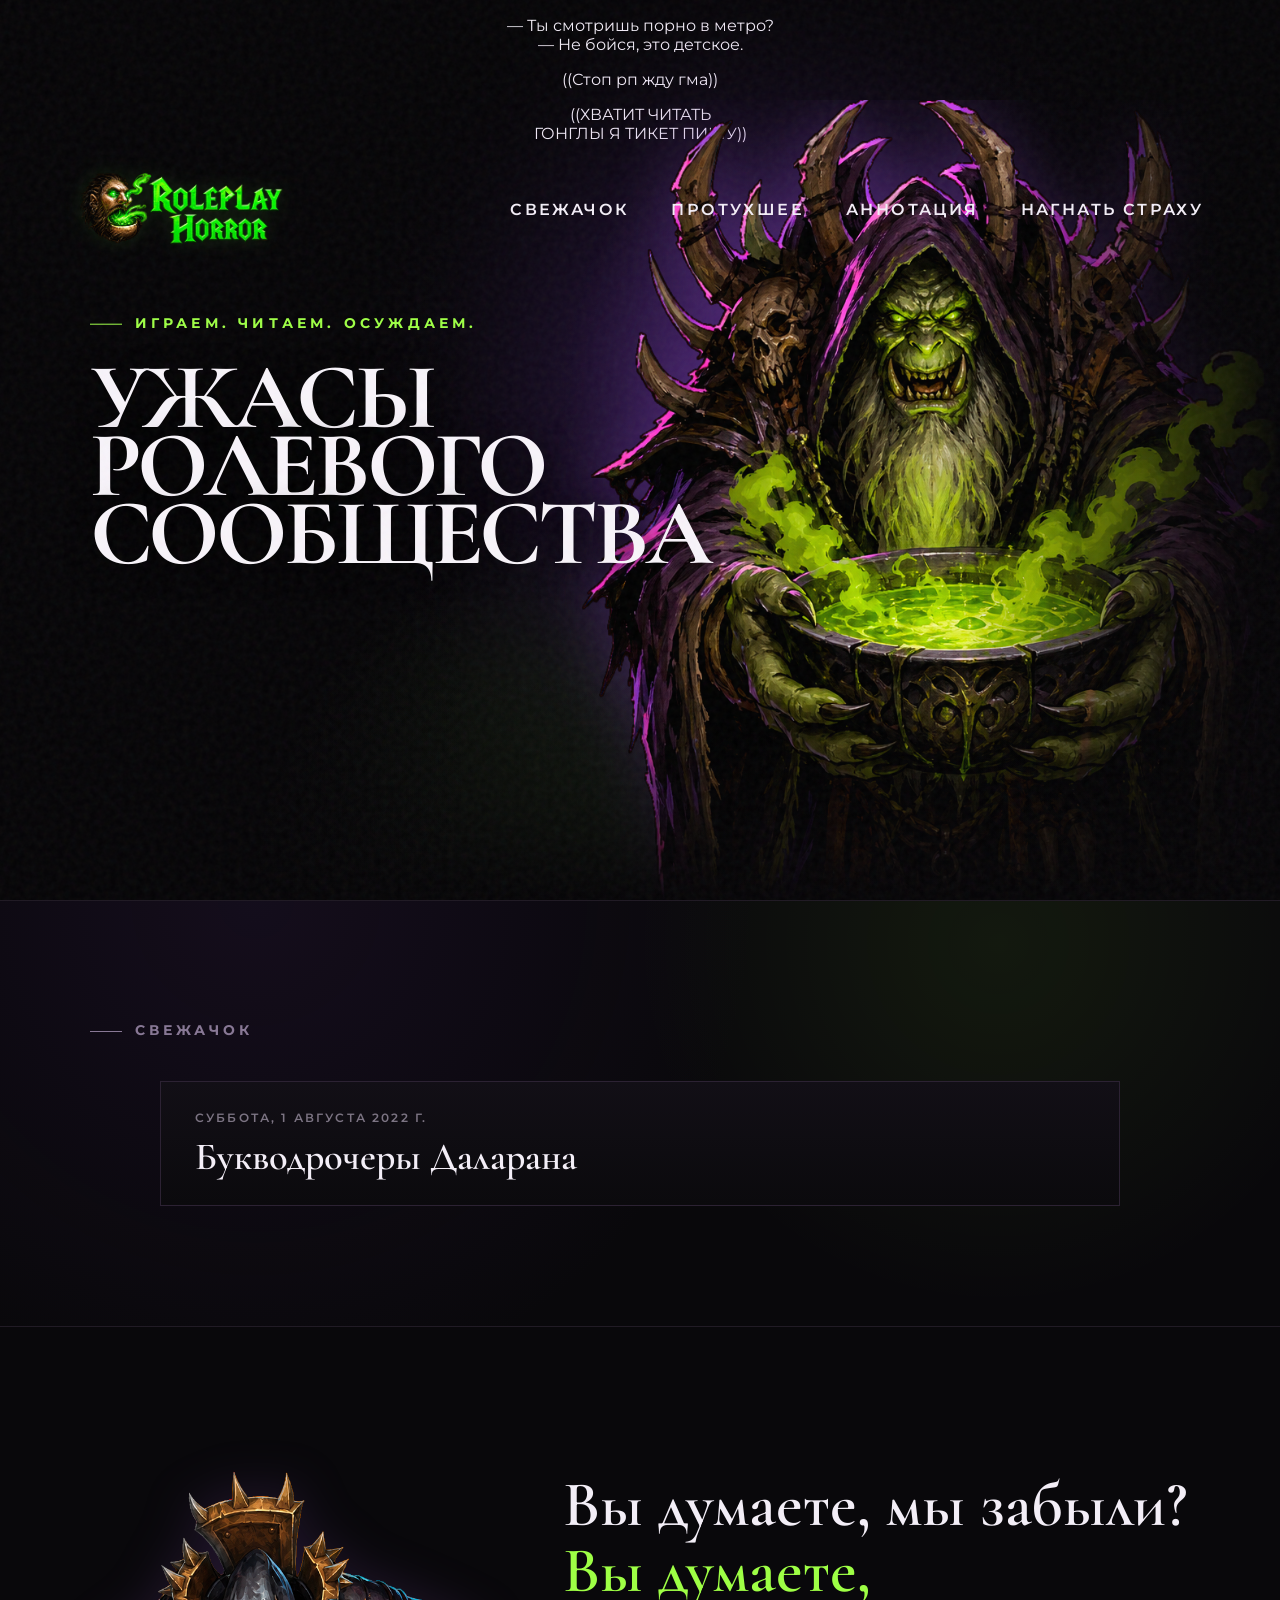
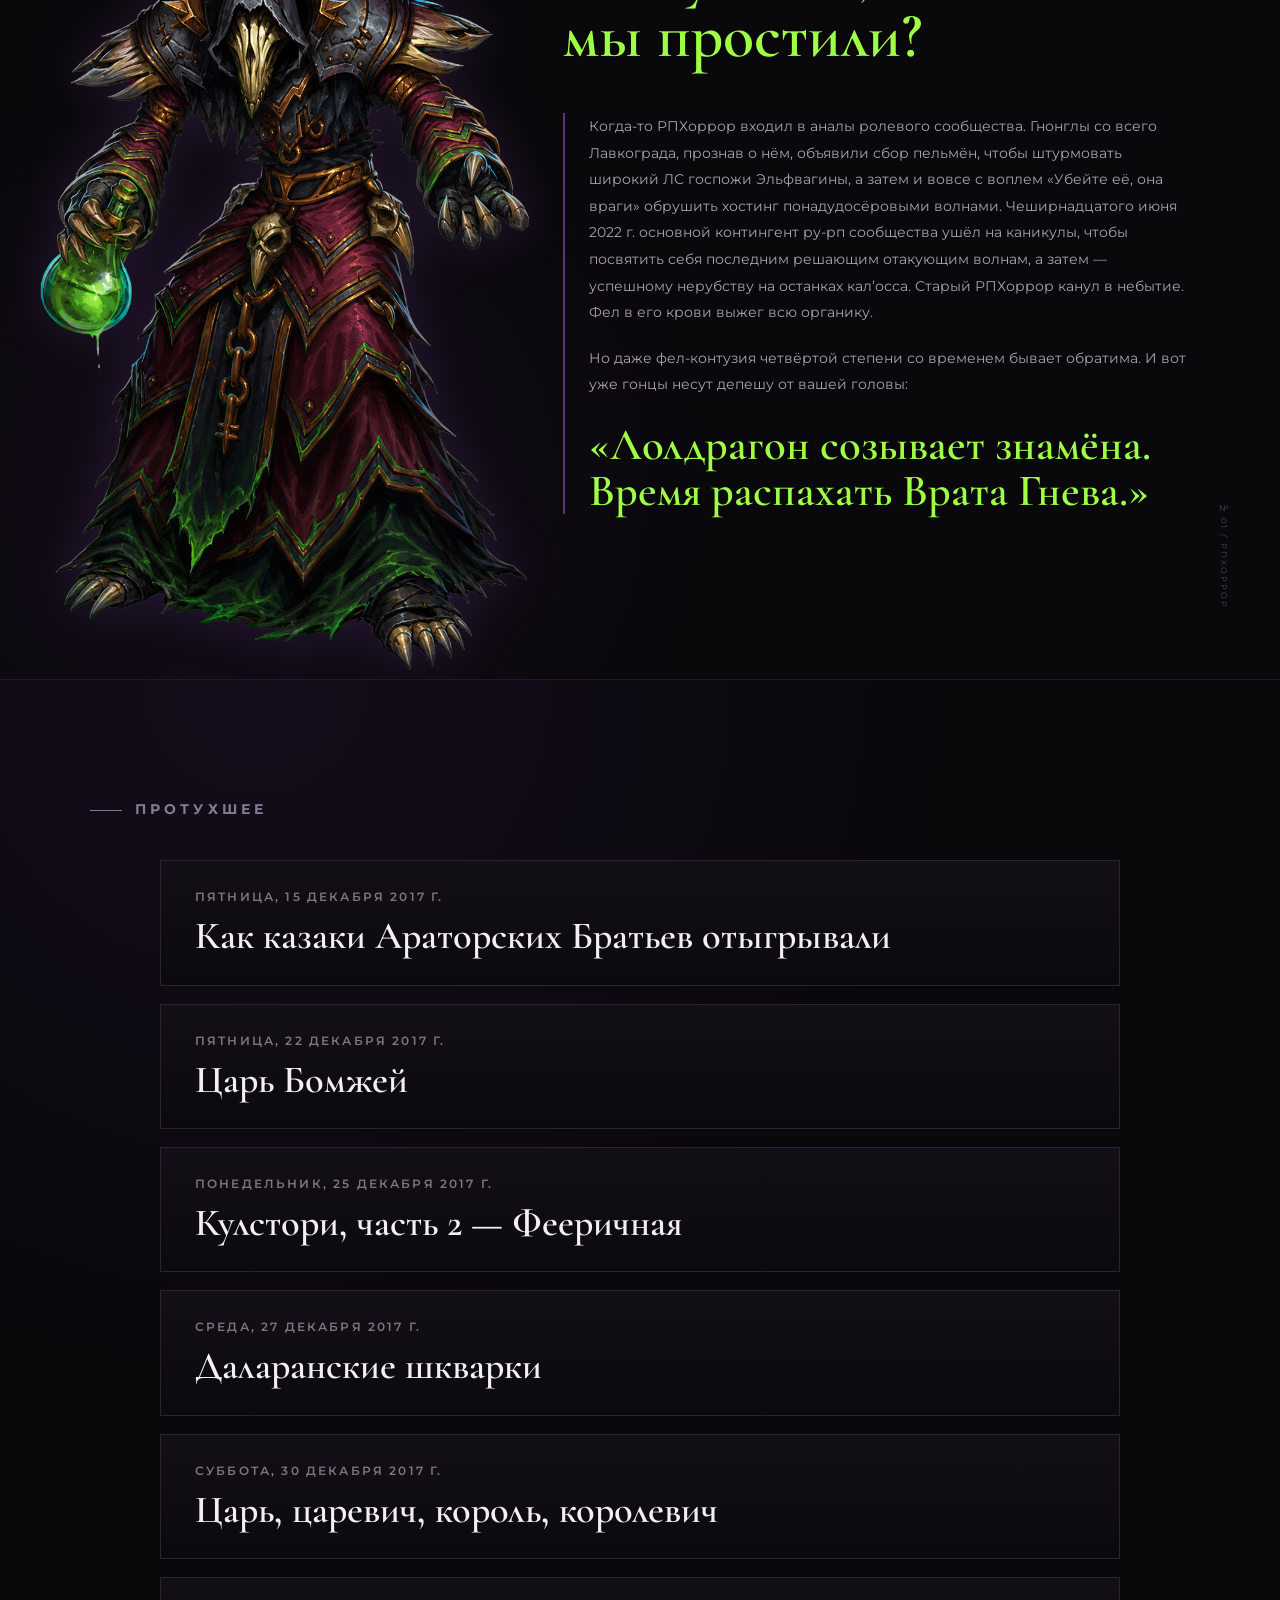
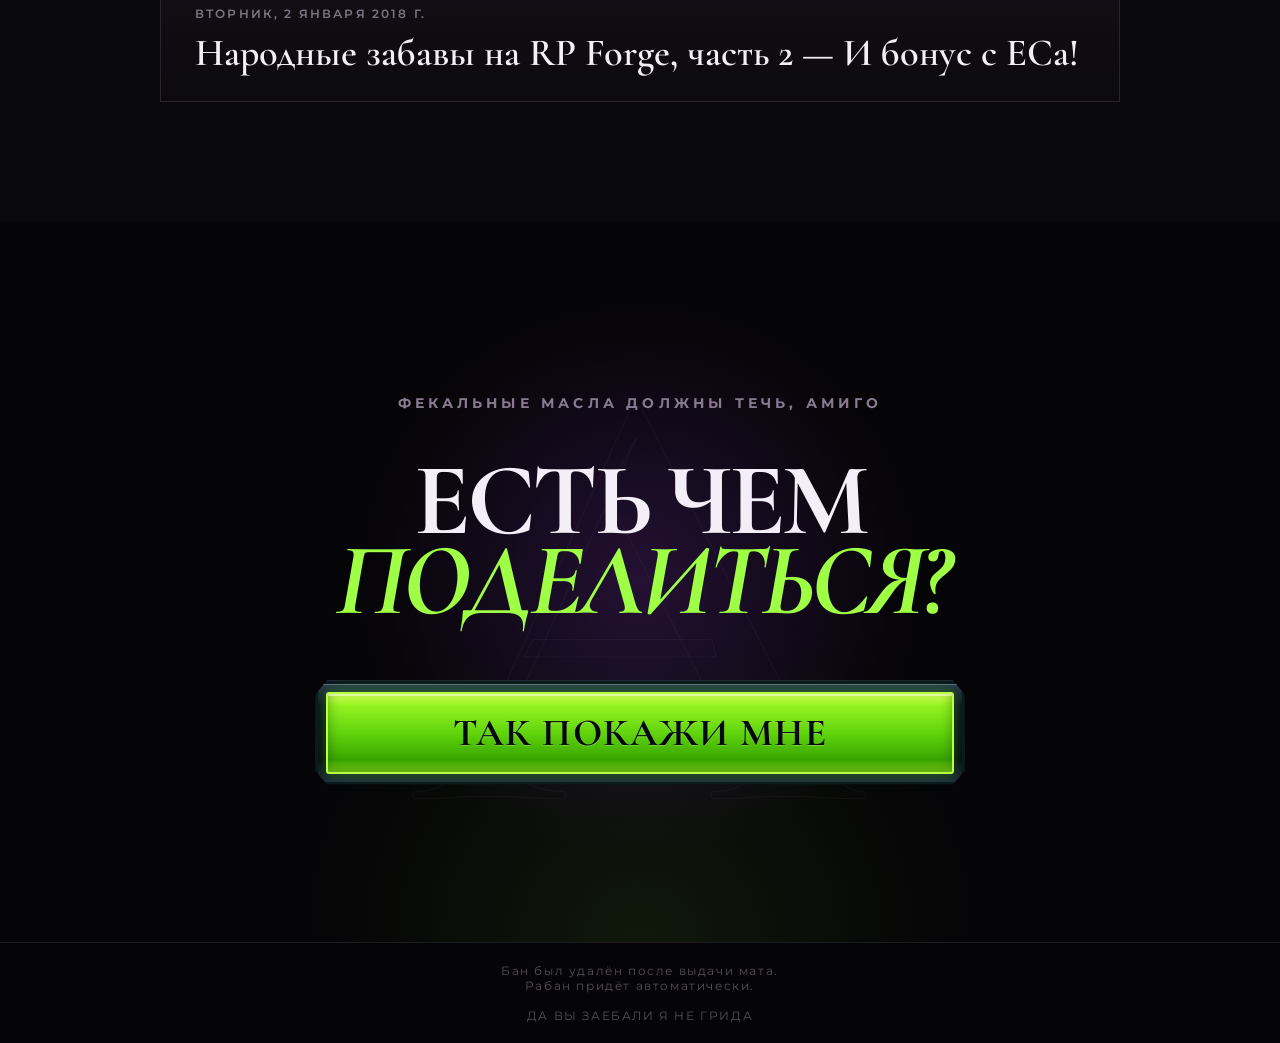
==== commit fa1c1ab1: "А всё" ====
--- a/index.html
+++ b/index.html
@@ -37,14 +37,10 @@
         <img src="assets/hero-faggot.png" alt="">
       </div>
 
-      <div class="mobile-quote">
-        <blockquote style="text-align:center">
-         — Ты что, смотришь порно в метро?<br>
-         — Не переживай, оно ведь детское.
-        </blockquote>
+<blockquote style="text-align:center">— Ты смотришь порно в метро?<br>— Не бойся, это детское.</blockquote>
 
         <p style="font-size:1em;text-align:center">
-          ((Стоп рп жду гма))
+          ((Стоп рп жду гма))
         </p>
 
         <p style="font-size:1em;text-align:center">
--- a/styles.css
+++ b/styles.css
@@ -507,7 +507,7 @@
 #article {
     position: relative;
     padding: clamp(72px, 8vw, 132px) max(6vw, 24px) clamp(96px, 10vw, 160px);
-    overflow: hidden;
+    /* overflow: hidden; */
     border-top: 1px solid var(--border);
     background:
         radial-gradient(circle at 82% 8%, rgba(112, 55, 159, .18), transparent 30%),
@@ -515,7 +515,7 @@
         var(--surface);
     color: #c3bac9;
     font: 500 16px/1.85 var(--font-text);
-    overflow-wrap: anywhere;
+    /* overflow-wrap: anywhere; */
 }
 
 #article::before {
@@ -1112,4 +1112,35 @@
         box-sizing: border-box;
     }
 
+}
+
+.comments-section iframe {
+    width: 100%;
+    border: 0;
+}
+
+/* Cusdis: минимальная высота после применения hack.css */
+.comments-section {
+    height: auto;
+    overflow: visible;
+}
+
+#cusdis_thread {
+    height: auto;
+    overflow: visible;
+}
+
+#cusdis_thread iframe {
+    display: block;
+    width: 100% !important;
+    min-height: 500px !important;
+    border: 0;
+}
+
+section.comments-section {
+    mix-blend-mode: color-dodge;
+}
+
+.comments-section h2 {
+    color: white;
 }
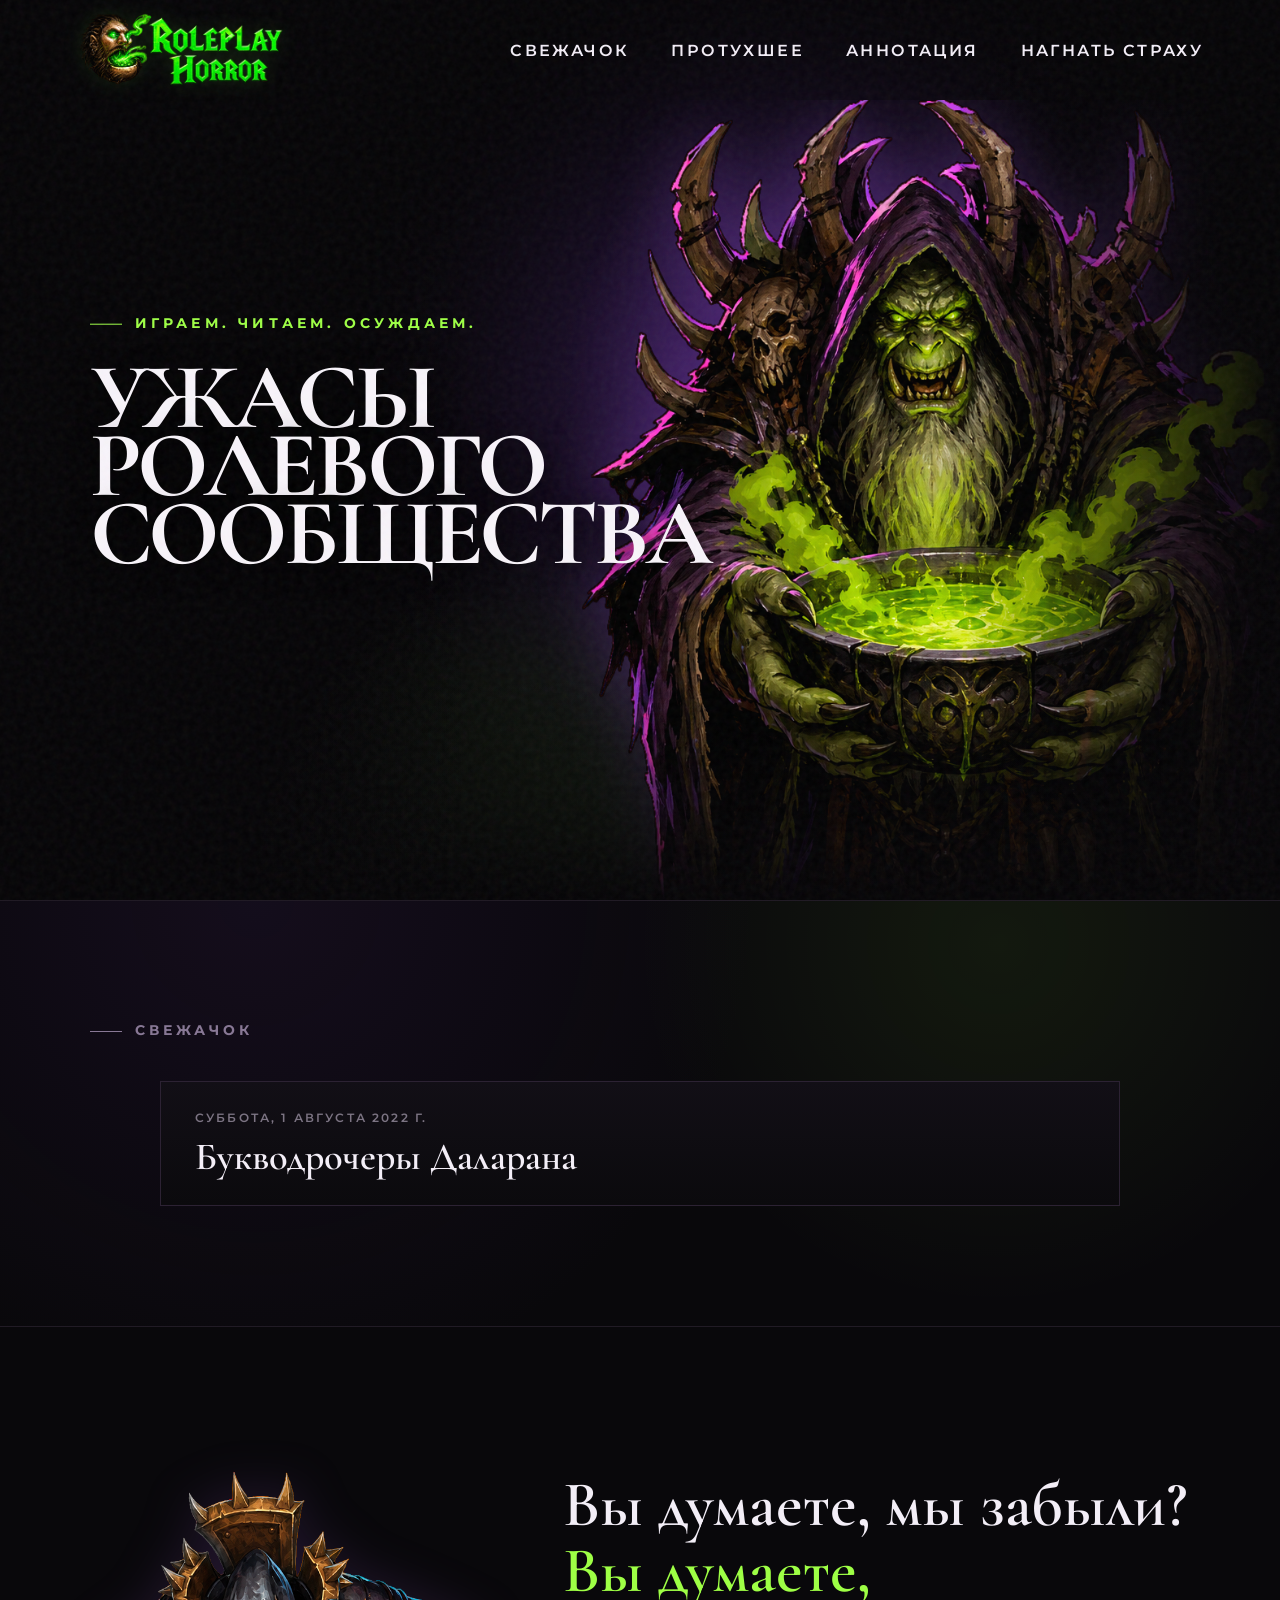
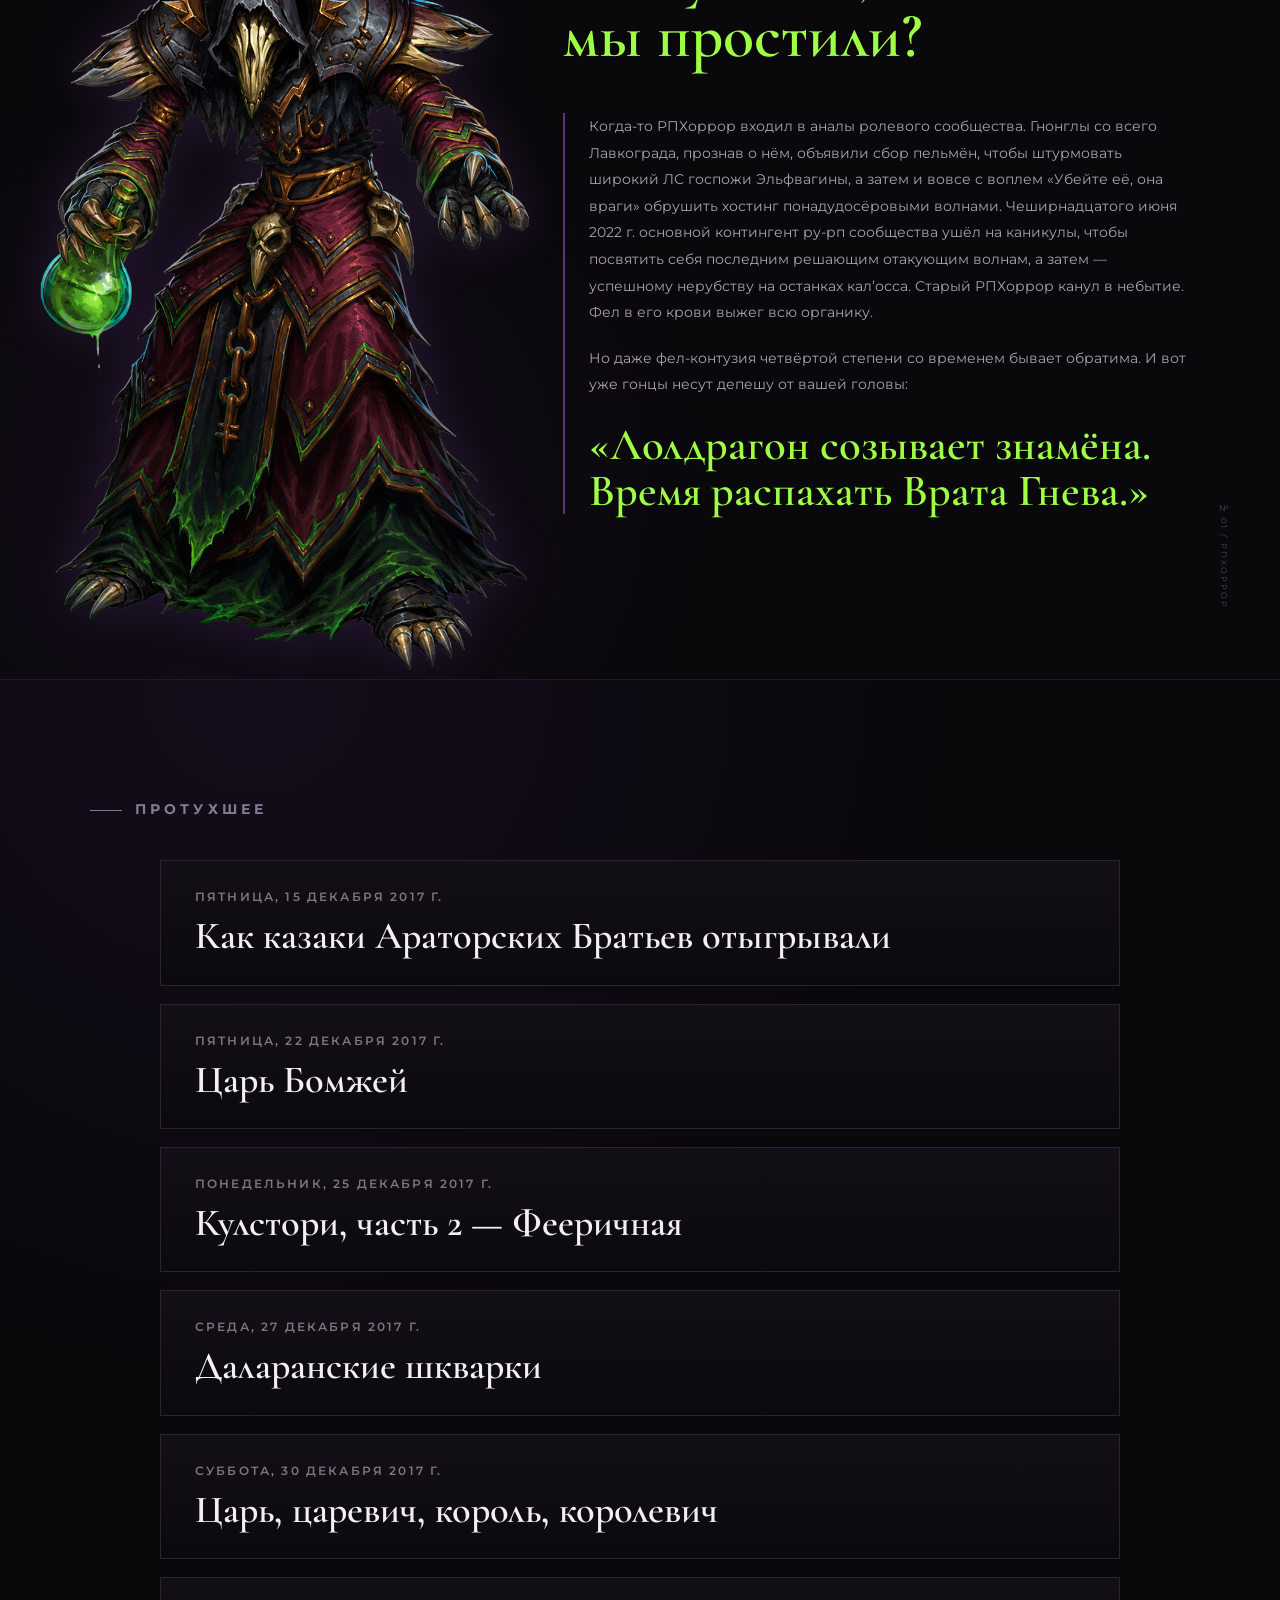
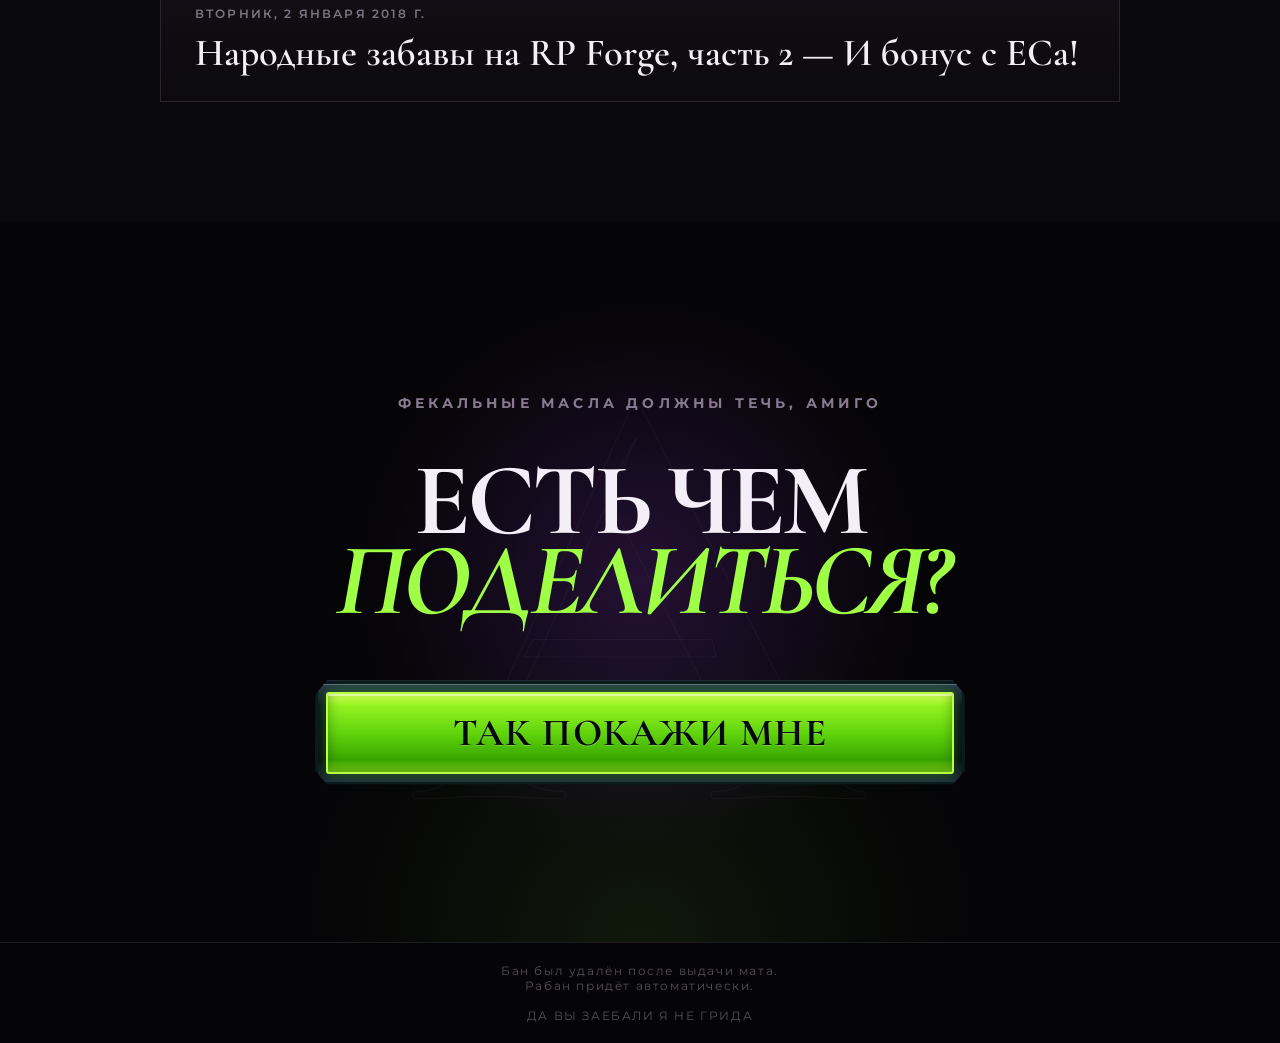
==== commit bf3f39c7: "Фикс шапки" ====
--- a/index.html
+++ b/index.html
@@ -37,7 +37,8 @@
         <img src="assets/hero-faggot.png" alt="">
       </div>
 
-<blockquote style="text-align:center">— Ты смотришь порно в метро?<br>— Не бойся, это детское.</blockquote>
+      <div class="mobile-quote">
+        <blockquote style="text-align:center">— Ты смотришь порно в метро?<br>— Не бойся, это детское.</blockquote>
 
         <p style="font-size:1em;text-align:center">
           ((Стоп рп жду гма))
